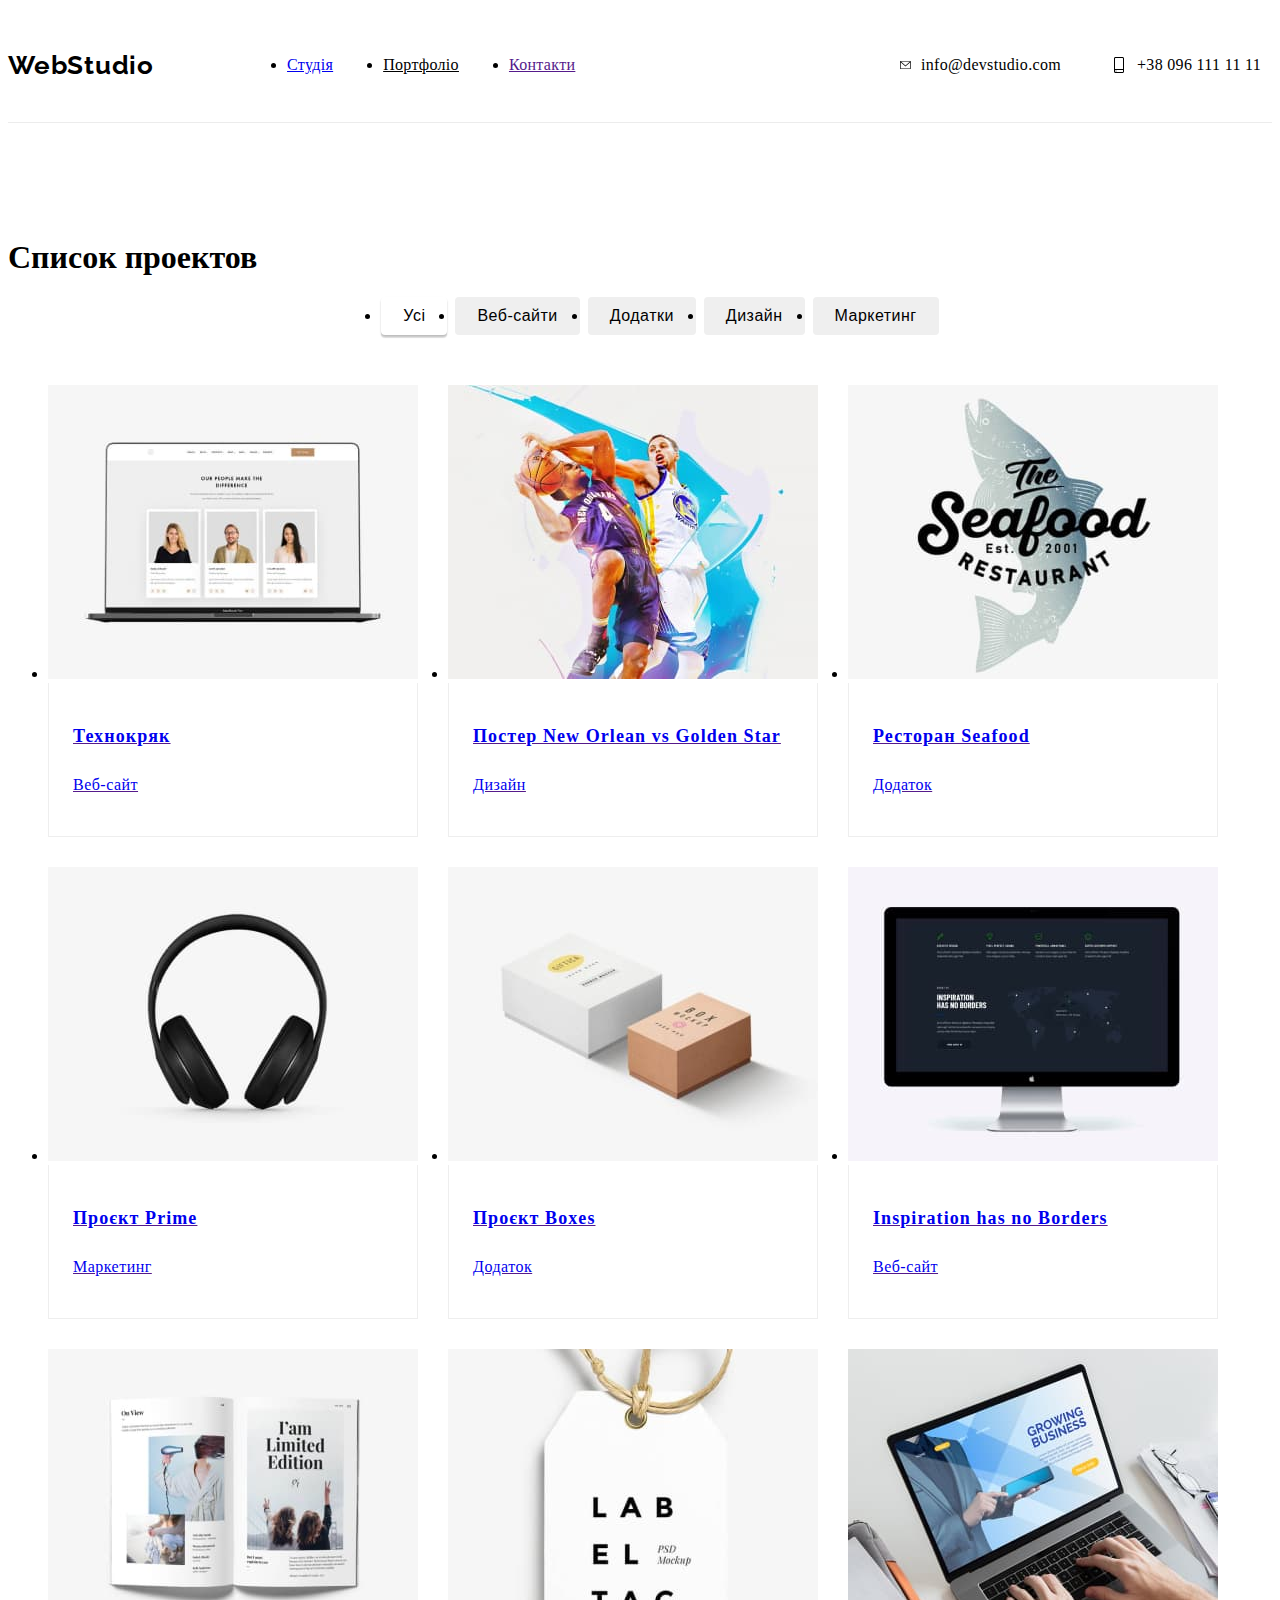
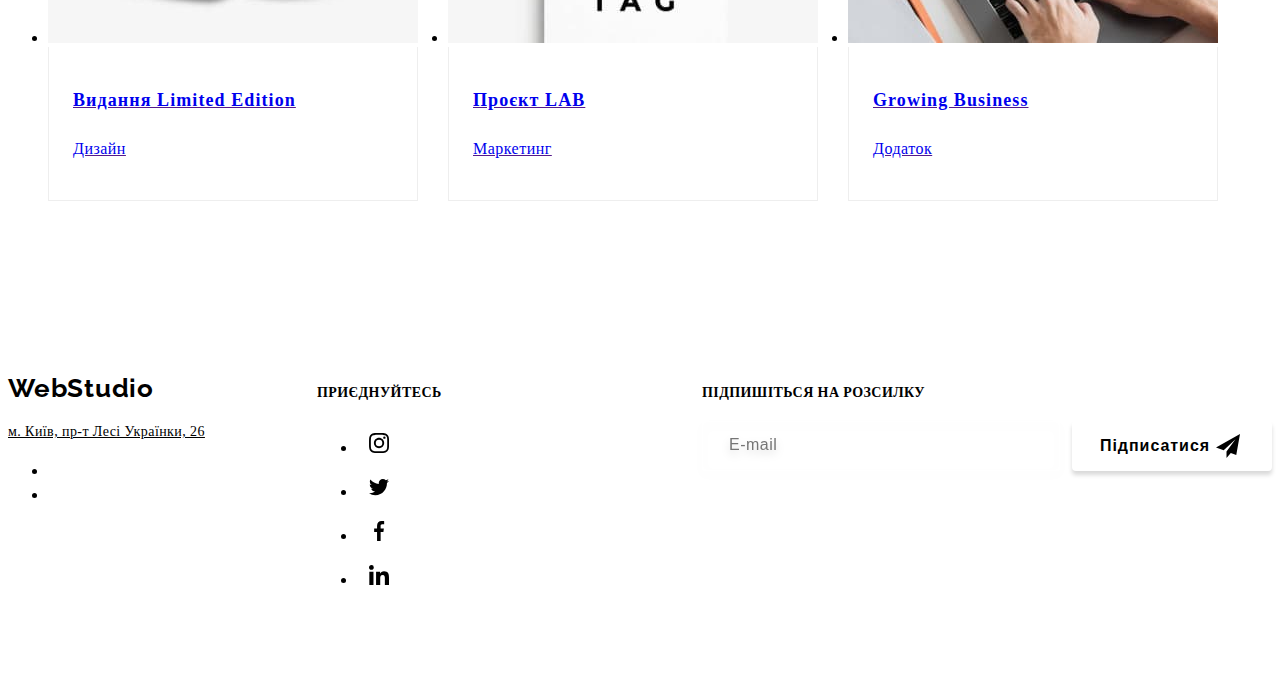
==== portfolio.html @ 9be9ab21 "Initial commit" ====
<!DOCTYPE html>
<html lang="uk">
  <head>
    <meta charset="UTF-8" />
    <meta http-equiv="X-UA-Compatible" content="IE=edge" />
    <meta name="viewport" content="width=device-width, initial-scale=1.0" />
    <title>Портфоліо (GMH-03-02)</title>
    <!-- Fonts -->
    <link rel="preconnect" href="https://fonts.googleapis.com" />
    <link rel="preconnect" href="https://fonts.gstatic.com" crossorigin />
    <link
      href="https://fonts.googleapis.com/css2?family=Raleway:wght@700&family=Roboto:wght@400;500;700;900&display=swap"
      rel="stylesheet"
    />
    <!-- Moder-normalize -->
    <link
      rel="stylesheet"
      href="https://cdnjs.cloudflare.com/ajax/libs/modern-normalize/1.1.0/modern-normalize.min.css"
      integrity="sha512-wpPYUAdjBVSE4KJnH1VR1HeZfpl1ub8YT/NKx4PuQ5NmX2tKuGu6U/JRp5y+Y8XG2tV+wKQpNHVUX03MfMFn9Q=="
      crossorigin="anonymous"
      referrerpolicy="no-referrer"
    />
    <!-- Styles -->
    <link rel="stylesheet" href="css/styles.css" />
  </head>
  <body class="page">
    <header>
      <div class="header contaner">
        <nav class="main-nav">
          <a class="logo" href=""> <span class="logo-txt">Web</span>Studio </a>
          <ul class="header-list">
            <li class="list-item"><a class="link" href="./index.html">Студія</a></li>
            <li class="list-item"><a class="link current" href="">Портфоліо</a></li>
            <li class="list-item"><a class="link" href="">Контакти</a></li>
          </ul>
        </nav>
        <div class="group">
          <a class="group__link" href="mailto:info@devstudio.com">
            <svg class="group__link-icon" width="32" height="32">
              <use href="./images/icons.svg#mail-hover"></use>
            </svg>
            info@devstudio.com</a
          >
          <a class="group__link" href="tel:+380961111111">
            <svg class="group__link-icon" width="16" height="32">
              <use href="./images/icons.svg#smartphone"></use>
            </svg>
            +38 096 111 11 11</a
          >
        </div>
      </div>
    </header>
    <!-- main -->
    <main>
      <div class="contaner">
        <section class="portfolio-page section">
          <h1 class="visually-hidden">Список проектов</h1>
          <div class="contaner">
            <ul class="list-btn-portfolio list">
              <li class="list-item">
                <button class="list-item-btn current-btn" type="button">Усі</button>
              </li>
              <li class="list-item">
                <button class="list-item-btn" type="button">Веб-сайти</button>
              </li>
              <li class="list-item">
                <button class="list-item-btn" type="button">Додатки</button>
              </li>
              <li class="list-item">
                <button class="list-item-btn" type="button">Дизайн</button>
              </li>
              <li class="list-item">
                <button class="list-item-btn" type="button">Маркетинг</button>
              </li>
            </ul>
          </div>
          <ul class="projects-list list">
            <li class="list-item">
              <a class="projects-link link" href="">
                <div class="projects-box">
                  <img src="./images/block3/tehnokriac370.jpg" alt="Веб-сайт" width="370" />
                  <div class="projects-link-box">
                    <p class="projects-par">
                      Ресурс пропонує комплексні пропозиції з різним рівнем функціоналу та сервісів.
                      Все це дозволить відвідувачу отримати вичерпні відомості про компанію чи
                      приватну особу.
                    </p>
                  </div>
                </div>
                <div class="list-box-projects">
                  <h2 class="title-two-portfolio">Технокряк</h2>
                  <p class="main-par-portfolio">Веб-сайт</p>
                </div>
              </a>
            </li>
            <li class="list-item">
              <a class="projects-link link" href="">
                <div class="projects-box">
                  <img src="./images/block3/poster370.jpg" alt="Постер" width="370" />
                  <div class="projects-link-box">
                    <p class="projects-par">
                      Ресурс пропонує комплексні пропозиції з різним рівнем функціоналу та сервісів.
                      Все це дозволить відвідувачу отримати вичерпні відомості про компанію чи
                      приватну особу.
                    </p>
                  </div>
                </div>
                <div class="list-box-projects">
                  <h2 class="title-two-portfolio">Постер New Orlean vs Golden Star</h2>
                  <p class="main-par-portfolio">Дизайн</p>
                </div>
              </a>
            </li>
            <li class="list-item">
              <a class="projects-link link" href="">
                <div class="projects-box">
                  <img src="./images/block3/restaurant_seefood.jpg" alt="Ресторан" width="370" />
                  <div class="projects-link-box">
                    <p class="projects-par">
                      Ресурс пропонує комплексні пропозиції з різним рівнем функціоналу та сервісів.
                      Все це дозволить відвідувачу отримати вичерпні відомості про компанію чи
                      приватну особу.
                    </p>
                  </div>
                </div>
                <div class="list-box-projects">
                  <h2 class="title-two-portfolio">Ресторан Seafood</h2>
                  <p class="main-par-portfolio">Додаток</p>
                </div>
              </a>
            </li>
            <li class="list-item">
              <a class="projects-link link" href="">
                <div class="projects-box">
                  <img src="./images/block3/progect_prime.jpg" alt="Проект" width="370" />
                  <div class="projects-link-box">
                    <p class="projects-par">
                      Ресурс пропонує комплексні пропозиції з різним рівнем функціоналу та сервісів.
                      Все це дозволить відвідувачу отримати вичерпні відомості про компанію чи
                      приватну особу.
                    </p>
                  </div>
                </div>
                <div class="list-box-projects">
                  <h2 class="title-two-portfolio">Проєкт Prime</h2>
                  <p class="main-par-portfolio">Маркетинг</p>
                </div>
              </a>
            </li>
            <li class="list-item">
              <a class="projects-link link" href="">
                <div class="projects-box">
                  <img src="./images/block3/progect_boxes.jpg" alt="Проект" width="370" />
                  <div class="projects-link-box">
                    <p class="projects-par">
                      Ресурс пропонує комплексні пропозиції з різним рівнем функціоналу та сервісів.
                      Все це дозволить відвідувачу отримати вичерпні відомості про компанію чи
                      приватну особу.
                    </p>
                  </div>
                </div>
                <div class="list-box-projects">
                  <h2 class="title-two-portfolio">Проєкт Boxes</h2>
                  <p class="main-par-portfolio">Додаток</p>
                </div>
              </a>
            </li>
            <li class="list-item">
              <a class="projects-link link" href="">
                <div class="projects-box">
                  <img src="./images/block3/Inspiration.jpg" alt="веб-сайт" width="370" />
                  <div class="projects-link-box">
                    <p class="projects-par">
                      Ресурс пропонує комплексні пропозиції з різним рівнем функціоналу та сервісів.
                      Все це дозволить відвідувачу отримати вичерпні відомості про компанію чи
                      приватну особу.
                    </p>
                  </div>
                </div>
                <div class="list-box-projects">
                  <h2 class="title-two-portfolio">Inspiration has no Borders</h2>
                  <p class="main-par-portfolio">Веб-сайт</p>
                </div>
              </a>
            </li>
            <li class="list-item">
              <a class="projects-link link" href="">
                <div class="projects-box">
                  <img src="./images/block3/3/edition.jpg" alt="дизайн" width="370" />
                  <div class="projects-link-box">
                    <p class="projects-par">
                      Ресурс пропонує комплексні пропозиції з різним рівнем функціоналу та сервісів.
                      Все це дозволить відвідувачу отримати вичерпні відомості про компанію чи
                      приватну особу.
                    </p>
                  </div>
                </div>
                <div class="list-box-projects">
                  <h2 class="title-two-portfolio">Видання Limited Edition</h2>
                  <p class="main-par-portfolio">Дизайн</p>
                </div>
              </a>
            </li>
            <li class="list-item">
              <a class="projects-link link" href="">
                <div class="projects-box">
                  <img src="./images/block3/3/project_LAB.jpg" alt="маркетинг" width="370" />
                  <div class="projects-link-box">
                    <p class="projects-par">
                      Ресурс пропонує комплексні пропозиції з різним рівнем функціоналу та сервісів.
                      Все це дозволить відвідувачу отримати вичерпні відомості про компанію чи
                      приватну особу.
                    </p>
                  </div>
                </div>
                <div class="list-box-projects">
                  <h2 class="title-two-portfolio">Проєкт LAB</h2>
                  <p class="main-par-portfolio">Маркетинг</p>
                </div>
              </a>
            </li>
            <li class="list-item">
              <a class="projects-link link" href="">
                <div class="projects-box">
                  <img src="./images/block3/3/addition.jpg" alt="додаток" width="370" />
                  <div class="projects-link-box">
                    <p class="projects-par">
                      Ресурс пропонує комплексні пропозиції з різним рівнем функціоналу та сервісів.
                      Все це дозволить відвідувачу отримати вичерпні відомості про компанію чи
                      приватну особу.
                    </p>
                  </div>
                </div>
                <div class="list-box-projects">
                  <h2 class="title-two-portfolio">Growing Business</h2>
                  <p class="main-par-portfolio">Додаток</p>
                </div>
              </a>
            </li>
          </ul>
        </section>
      </div>
    </main>
    <footer class="footer">
      <div class="footer__box contaner">
        <div class="footer__box-address">
          <a class="logo logo-footer" href=""> <span class="logo-txt">Web</span>Studio </a>
          <address class="address">
            <p class="par-footer"><a class="link" href="">м. Київ, пр-т Лесі Українки, 26</a></p>
            <ul class="footer-list list">
              <li class="footer-list-item">
                <a class="footer-link" href="mailto:info@devstudio.com">info@devstudio.com</a>
              </li>
              <li class="footer-list-item">
                <a class="footer-link" href="tel:+380961111111">+38 096 111 11 11</a>
              </li>
            </ul>
          </address>
        </div>

        <div class="footer-box">
          <p class="footer-par">приєднуйтесь</p>
          <ul class="footer-list__icons list">
            <li>
              <a
                class="footer-link__icons"
                href="https://www.instagram.com/"
                target="_blank"
                rel="noreferrer noopern"
              >
                <svg class="footer-icons" width="20" height="20">
                  <use href="./images/icons.svg#instagram"></use>
                </svg>
              </a>
            </li>
            <li>
              <a
                class="footer-link__icons"
                href="https://twitter.com/"
                target="_blank"
                rel="noreferrer noopern"
              >
                <svg class="footer-icons" width="20" height="20">
                  <use href="./images/icons.svg#twitter"></use>
                </svg>
              </a>
            </li>
            <li>
              <a
                class="footer-link__icons"
                href="https://www.facebook.com/"
                target="_blank"
                rel="noreferrer noopern"
              >
                <svg class="footer-icons" width="20" height="20">
                  <use href="./images/icons.svg#facebook"></use>
                </svg>
              </a>
            </li>
            <li>
              <a
                class="footer-link__icons"
                href="https://ua.linkedin.com/"
                target="_blank"
                rel="noreferrer noopern"
              >
                <svg class="footer-icons" width="20" height="20">
                  <use href="./images/icons.svg#linkedin"></use>
                </svg>
              </a>
            </li>
          </ul>
        </div>

        <div class="form-box">
          <p class="footer-par">Підпишіться на розсилку</p>
          <form class="footer-form">
            <div class="footer-form-box">
              <input class="footer-input" type="text" placeholder="E-mail" />
              <button class="footer-button" type="submit">Підписатися</button>
              <svg class="footer-form-icon" width="24" height="24">
                <use href="./images/icons.svg#telegram"></use>
              </svg>
            </div>
          </form>
        </div>
      </div>
    </footer>
  </body>
</html>
---- css/styles.css ----
html {
    box-sizing: border-box;
}

/* :root {
--main-font: "Roboto", sans-serif;
--main-txt-cl: #212121;
--par-txt-cl: #757575;
--light-txt-cl: #ffffff;
--accent-txt-cl: #2196F3;
--black-txt-logo: #000000;
--blue-txt-logo: #2196F3;
--active-txt: #2196F3;

--accent-bg-cl: #2196F3;
--other-bg-cl: #2F303A;
--btn-bg-cl: #F5F4FA;
--icons-bg-cl: #F5F5F5;

--other-color-wight: #FFFFFF;

--color-icon: #AFB1B8;
--hover-icon: #2196F3;

--timing-function: cubic-bezier(0.4, 0, 0.2, 1);
} */

*,
*::before,
*::after {
    box-sizing: inherit;
}

/* reset */

/* h1,
h2,
h3,
h4,
h5,
h6,
p {
    margin: 0;
}

img {
    display: block;
} */

/* .visually-hidden {
    position: absolute;
    width: 1px;
    height: 1px;
    margin: -1px;
    border: 0;
    padding: 0;
    white-space: nowrap;
    clip-path: inset(100%);
    clip: rect(0 0 0 0);
    overflow: hidden;
} */

/* .page {    
    font-family: var(--main-font);
    font-size: 14px;
    color: var(--main-txt-cl);

    letter-spacing: 0.03em;
} */

.section {
    padding-top: 94px;
    padding-bottom: 94px;
}

/* .link {
    text-decoration: none;
    color: var(--main-txt-cl); 
    position: relative;
    transition: color 250ms cubic-bezier(0.4, 0, 0.2, 1);
} */

.link:hover,
.link:focus {
    color: var(--accent-txt-cl);
    transition: color 250ms cubic-bezier(0.4, 0, 0.2, 1);
}

.link.current {
    color: var(--accent-bg-cl);
}

.current:after {
    content: '';
    display: block;
    position: absolute;
    left: 0;
    bottom: -1px;
    
    width: 100%;
    height: 4px;
    border-radius: 2px;
    background-color: var(--accent-bg-cl);

    opacity: 1;
}

/* .list,
.header-list{
    list-style: none;
    padding: 0;
    margin: 0;
} */

.header {
    display: flex;
    align-items: center;
    background-color: var(--other-color-wight);
    font-weight: 500;
    line-height: calc(16 / 14);
    border-bottom: 1px solid rgba(236, 236, 236, 1);

    letter-spacing: 0.02em;

    color: var(--main-txt-cl);
}

.main-nav {
    display: flex;
    align-items: center;
}

.logo {
    font-family: 'Raleway';
    text-decoration: none;
    font-size: 26px;
    font-weight: 700;
    line-height: calc(31 / 26);
    margin-right: 93px;

    letter-spacing: 0.03em;

    color: var(--black-txt-logo);
}

.logo-txt {
    color: var(--blue-txt-logo);
}

.header-list {
    display: flex;
    position: relative;
}

.header-list .list-item {
    margin-right: 50px;
    margin-left: auto;
}

.header-list .link {
    display: block;
    padding-top: 32px;
    padding-bottom: 32px;
}

.header-list .list-item:last-child {
    margin-right: 0;
}

.list-btn-portfolio {
    display: flex; 
    justify-content: center;
    gap: 8px;
    margin-bottom: 50px;
}

.list-item-btn {
    /* button */
    border: none;
    border-radius: 4px;
    
    /* button-text */
    font-style: normal;
    font-weight: 500;
    font-size: 16px;
    line-height: calc(26 / 16);
    text-align: center;
    padding: 6px 22px;

    letter-spacing: 0.03em;

    color: var(--main-txt-cl);

    transition: background-color 250ms cubic-bezier(0.4, 0, 0.2, 1), color 250ms cubic-bezier(0.4, 0, 0.2, 1);
    transition-timing-function: var(--timing-function);
}

.list-item-btn.current-btn {
    background: var(--accent-bg-cl);
    border: 1px solid var(--accent-bg-cl);
    box-shadow: 0px 3px 1px rgba(0, 0, 0, 0.1), 0px 1px 2px rgba(0, 0, 0, 0.08), 0px 2px 2px rgba(0, 0, 0, 0.12);
    border-radius: 4px;

    color: var(--other-color-wight);
}

.list-item-btn:hover,
.list-item-btn:focus {
    color: var(--light-txt-cl);
    background-color: var(--accent-bg-cl);
    box-shadow: 0px 3px 1px rgba(0, 0, 0, 0.1), 0px 1px 2px rgba(0, 0, 0, 0.08), 0px 2px 2px rgba(0, 0, 0, 0.12);
    transition: background-color 250ms cubic-bezier(0.4, 0, 0.2, 1), color 250ms cubic-bezier(0.4, 0, 0.2, 1);
}

.projects-list {
    display: flex;
    flex-wrap: wrap;
    gap: 30px;
}

.projects-link {
    display: flex;
    position: relative;
    flex-direction: column;

    transition-property: background-color;
    transition-duration: 250ms;
    transition-timing-function: var(--timing-function);
}

.projects-link:hover,
.projects-link:focus {
    box-shadow: 0px 1px 1px rgba(0, 0, 0, 0.12), 0px 4px 4px rgba(0, 0, 0, 0.06), 1px 4px 6px rgba(0, 0, 0, 0.16);
}

.projects-box {
    position: relative;
    overflow: hidden;
}

.projects-link-box {
    display: block;
    position: absolute;
    content: '';
    width: 100%;
    height: 100%;

    background-color: rgba(33, 150, 243, 0.9);
    
    transform: translateY(100%);
    transition: transform 250ms var(--timing-function), opacity 250ms var(--timing-function);
    opacity: 0;
}

.projects-link:hover .projects-link-box {
    opacity: 1;
    transform: translateY(-100%);
    pointer-events: none;
    transition: transform 250ms var(--timing-function);
}

.projects-par {
    display: block;
    position: absolute;
    margin: 63px 24px;
    font-style: normal;
    font-weight: 400;
    font-size: 18px;
    line-height: 28px;

    letter-spacing: 0.03em;

    color: var(--other-color-wight);
}
/* .contaner {
    margin-left: auto;
    margin-right: auto;
    width: 1200px;
    padding-left: 15px;
    padding-right: 15px;
} */

.group {
    display: flex;
    margin-left: auto;
}

.group > .group__link {
    display: flex;
    text-decoration: none;
    font-style: normal;
    font-weight: 500;
    line-height: calc(16 / 14);
    align-items: center;

    letter-spacing: 0.02em;

    color: var(--par-txt-cl);
}

.group .group__link + .group__link {
    margin-left: 50px;
}

.group__link {
    display: flex;
    width: 161px;
    height: 16px;
    text-decoration: none;
    color: var(--main-txt-cl);
    position: relative;
    transition: color 250ms cubic-bezier(0.4, 0, 0.2, 1);
}

.group__link:hover,
.group__link:focus {
    color: var(--accent-txt-cl);
    transition: color 250ms cubic-bezier(0.4, 0, 0.2, 1);
}

.group__link-icon {
    fill: currentColor;
    margin-right: 10px;
}

.hero {
    position: relative;
    max-width: 1600px;
    text-align: center;
    height: 600px;
    background-image: linear-gradient(
        to right, 
        rgba(47, 48, 58, 0.4), 
        rgba(47, 48, 58, 0.4) 
        ), url(../images/block4/Hero.jpg);
    background-repeat: no-repeat;
    background-position: center;
    background-size: cover;
    background-color: var(--other-bg-cl);
    padding-top: 200px;
    padding-bottom: 200px;
    margin-left: auto;
    margin-right: auto;
}

.hero__title {
    display: block;
    width: 696px;
    margin-left: auto;
    margin-right: auto;
    margin-bottom: 30px;
    padding: 0;

    font-style: normal;
    font-weight: 900;
    font-size: 44px;
    line-height: calc(60 / 44);
    

    text-align: center;
    letter-spacing: 0.06em;
    text-transform: uppercase;
        
    color: var(--other-color-wight);
}

.hero__btn {
    /* button */
    background:var(--accent-bg-cl);
    box-shadow: 0px 4px 4px rgba(0, 0, 0, 0.15);
    border-radius: 4px;
    border: 0;
    
    /* button-text */    
    font-style: normal;
    font-weight: 700;
    font-size: 16px;
    line-height: calc(30 / 16);
    padding: 10px 32px;

    letter-spacing: 0.06em;

    color: var(--other-color-wight);
}

.backdrop {
    position: fixed;
    left: 0;
    top: 0;
    z-index: 1;


    width: 100%;
    height: 100%;
    
    background: rgba(0, 0, 0, 0.2);

    transition: opacity 250ms cubic-bezier(0.4, 0, 0.2, 1);
}

.backdrop.is-hidden {
    opacity: 0;
    pointer-events: none;
}

.backdrop.is-hidden .modal {
    transform: translate(-50%, -50%) scale(1.3);
}

.modal {
    position: absolute;
    left: 50%;
    top: 50%;

    width: 528px;
    height: 581px;

    background: var(--other-color-wight);
    box-shadow: 0px 1px 3px rgba(0, 0, 0, 0.12), 0px 1px 1px rgba(0, 0, 0, 0.14), 0px 2px 1px rgba(0, 0, 0, 0.2);
    border-radius: 4px;
    
    transform: translate(-50%, -50%) scale(1);
    transition: transform 250ms cubic-bezier(0.4, 0, 0.2, 1);
}

.modal__btn {
    position: absolute;
    right: 8px;
    top: 8px;

    width: 30px;
    height: 30px;

    border-radius: 50%;
    border: 1px solid rgba(0, 0, 0, 0.1);
    cursor: pointer;

    background-color: transparent;
    transition: fill 250ms cubic-bezier(0.4, 0, 0.2, 1);
}

.modal__svg {
    position: absolute;
    left: 50%;
    top: 50%;
    transform: translate(-50%, -50%);
}


.modal__path {
    transition: fill 250ms cubic-bezier(0.4, 0, 0.2, 1);
}

.modal__btn:hover .modal__path{
    fill: var(--accent-bg-cl);
    transition: fill 250ms cubic-bezier(0.4, 0, 0.2, 1);
}

.modal-form {
    width: 528px;
    height: 581px;
    padding: 40px 40px;
}

.modal-form__title {
    font-style: normal;
    font-weight: 700;
    font-size: 20px;
    line-height: 23px;
    text-align: center;
    letter-spacing: 0.03em;

    color: var(--main-txt-cl);

    margin-bottom: 12px;
}

.modal-form__input {
    width: 448px;
    height: 40px;
    padding-left: 42px;

    border: 1px solid rgba(33, 33, 33, 0.2);
    border-radius: 4px;
    transition: outline-color 250ms cubic-bezier(0.4, 0, 0.2, 1);
}

.modal-form__field {
    display: flex;
    position: relative;
    flex-direction: column;
    text-align: left;
    margin-bottom: 10px;

    outline-color: transparent;
}

.modal-form__icon {
    position: absolute;
    top: 50%;
    left: 12px;

    transition: fill 250ms cubic-bezier(0.4, 0, 0.2, 1);
}

.modal-form__field:focus-within  .modal-form___input{
    outline-color: #2196F3;
    transition: outline-color 250ms cubic-bezier(0.4, 0, 0.2, 1);
}

.modal-form__field:focus-within .modal-form__icon {
   fill: #2196F3;
    transition: fill 250ms cubic-bezier(0.4, 0, 0.2, 1);
}

.modal-form__field:focus-within .modal-form__comment {
    outline-color: #2196F3;
    transition: outline-color 250ms cubic-bezier(0.4, 0, 0.2, 1);
}

textarea {
    width: 448px;
    height: 120px;

    padding: 12px 16px;

    resize: none;
    border: 1px solid rgba(33, 33, 33, 0.2);
    border-radius: 4px;
    margin-bottom: 20px;
    outline-color: transparent;
}

.modal-form__field textarea::placeholder {
    font-style: normal;
    font-weight: 400;
    font-size: 12px;
    line-height: 14px;
    letter-spacing: 0.01em;

    color: rgba(117, 117, 117, 0.5);
}

.modal-form__checkbox {
    display: flex;
    margin-bottom: 30px;
    justify-content: center;
}

.modal-form__lable {
    margin-bottom: 4px;
    font-style: normal;
    font-weight: 400;
    font-size: 12px;
    line-height: 14px;
    
        letter-spacing: 0.01em;

    color: var(--par-txt-cl);
}

.modal-form__checkbox-lable {
   display: flex;

   color: var(--par-txt-cl);
}

.checkbox {
    -webkit-appearance: none;
    -moz-appearance: none;
    appearance: none;
}

.modal-form__checkbox-icon {
    content: '';
    display: inline-block;
    width: 16px;
    height: 15px;
    margin-right: 10px;

    border: 2px solid  black;
    border-radius: 2px;
}

.checkbox:checked + .modal-form__checkbox-icon {
    background-image: url(../images/Vector.svg);
    background-origin: border-box;
    border: 0;
    border-radius: 2px;
}

.modal-form__btn {
    display: flex;
        justify-content: center;
        align-items: center;
        width: 200px;
        height: 50px;
        margin-left: auto;
        margin-right: auto;
    
        font-style: normal;
        font-weight: 700;
        font-size: 16px;
        letter-spacing: 0.06em;
        color: var(--btn-bg-cl);
    
        border: 0;
        background: var(--accent-bg-cl);
        box-shadow: 0px 4px 4px rgba(0, 0, 0, 0.15);
        border-radius: 4px;
}

.modal-form__lable-link {
    margin-left: 4px;

    color: var(--accent-txt-cl);
}

.form__btn {
    display: flex;
    justify-content: center;
    align-items: center;
    width: 200px;
    height: 50px;
    margin-left: auto;
    margin-right: auto;

    font-style: normal;
    font-weight: 700;
    font-size: 16px;
    letter-spacing: 0.06em;
    color: var(--btn-bg-cl);

    border: 0;    
    background: var(--accent-bg-cl);
    box-shadow: 0px 4px 4px rgba(0, 0, 0, 0.15);
    border-radius: 4px;
}

.first-list {
    display: flex;
    gap: 30px;
}

.first-list-item:before {
    display: block;
    content: "";
    height: 120px;
    background-repeat: no-repeat;
    background-position: center;
    background-color: var(--btn-bg-cl);
    border-radius: 4px;
    margin-bottom: 30px;
}

.icon-antenna::before {
    background-image: url(../images/first-icons/antenna\ 1.svg);
}

.icon-clock::before {
    background-image: url(../images/first-icons/clock\ 1.svg);
}

.icon-diagram::before {
    background-image: url(../images/first-icons/diagram\ 1.svg);
}

.icon-astronaut::before {
    background-image: url(../images/first-icons/astronaut\ 1.svg);
}

.title-three-in-benefits {
    
    font-weight: 700;
    font-size: 14px;
    line-height: 16px;
    margin-bottom: 10px;

    letter-spacing: 0.03em;

    color: var(--main-txt-cl);
}

.second-list {
    display: flex;
    gap: 30px;
}

.third-list {
    display: flex;
    gap: 30px;
}

.list-shadow {
    background-color: var(--other-color-wight);
    box-shadow: 0px 1px 3px rgba(0, 0, 0, 0.12), 0px 1px 1px rgba(0, 0, 0, 0.14), 0px 2px 1px rgba(0, 0, 0, 0.2);
    border-radius: 0px 0px 4px 4px;
}

.our-team {
    background: var(--btn-bg-cl);
}

.our-team__icons {
    display: flex;
    gap: 10px;
    justify-content: center;
}

.socile-link {
    display: flex;
    position: relative;
    align-items: center;
    justify-content: center;

    width: 44px;
    height: 44px;

    color: var(--color-icon);

    border-radius: 50%;
    transition: background-color 250ms cubic-bezier(0.4, 0, 0.2, 1), color 250ms cubic-bezier(0.4, 0, 0.2, 1);
    transition-timing-function: var(--timing-function);
}

.our-team-icon {
    fill: currentColor;
}

.socile-link:hover,
.socile-link:focus {
    color: var(--other-color-wight);
    background-color: var(--hover-icon);
    transition: background-color 250ms cubic-bezier(0.4, 0, 0.2, 1), color 250ms cubic-bezier(0.4, 0, 0.2, 1);
}

.our-projects {
    padding-top: 0;
}

.title-two-in {

    font-weight: 700;
    font-size: 36px;
    line-height: calc(42 / 36);
    margin-bottom: 50px;

    text-align: center;
    letter-spacing: 0.03em;

    color: var(--main-txt-cl);
}

.our-projects-item {
    display: flex;
    position: relative;
    flex-direction: column;
    justify-content: center;
    align-items: center;
}

.our-projects-par {
    display: block;
    position: absolute;
    text-transform: uppercase;
    text-align: center;
    padding-top: 27px;
    
    bottom: 0;
    text-decoration: none;
    width: 100%;
    height: 70px;
    
    color: var(--other-color-wight);
    background-color: rgba(47, 48, 58, 0.8);
}

.title-three-in-our {
    font-weight: 500;
    font-size: 16px;
    line-height: calc(19 / 16);
    margin-bottom: 10px;

    text-align: center;
    letter-spacing: 0.03em;

    color: var(--main-txt-cl);
}

.list-box-projects {
    padding-top: 20px;
    padding-right: 24px;
    padding-bottom: 20px;
    padding-left: 24px;

    border-right: 1px solid rgba(238, 238, 238, 1);
    border-bottom: 1px solid rgba(238, 238, 238, 1);
    border-left: 1px solid rgba(238, 238, 238, 1);
}

.title-two-portfolio {
    font-weight: 700;
    font-size: 18px;
    line-height: calc(36 / 18);
    margin-bottom: 4px;

    letter-spacing: 0.06em;

    color: var(--main-txt-cl);
}

.main-par-in-benefits {
    font-weight: 400;
    font-size: 14px;
    line-height: calc(24 / 14);

    letter-spacing: 0.03em;

    color: var(--par-txt-cl);
}

.third-list__box {
    padding-top: 30px;
    padding-bottom: 30px;
}

.main-par-in-our {
    font-size: 16px;
    line-height: calc(19 / 16);
    margin-bottom: 16px;

    text-align: center;
    letter-spacing: 0.03em;

    color: var(--par-txt-cl);
}

.main-par-portfolio {
    font-weight: 400;
    font-size: 16px;
    line-height: calc(30 / 16);
    
    letter-spacing: 0.03em;
 
    color: var(--par-txt-cl);
}

.customers-title {

    font-weight: 700;
    font-size: 36px;
    line-height: calc(42 / 36);
    margin-bottom: 50px;

    text-align: center;
    letter-spacing: 0.03em;

    color: var(--main-txt-cl);
}

.customers-list {
    display: flex;
    gap: 30px;
}

.customers-link {
    display: flex;
    justify-content: center;
    align-items: center;

    color: var(--color-icon);
    width: 170px;
    height: 92px;

    border: 1px solid rgba(175, 177, 184, 1);
    border-radius: 4px;
    transition: border 250ms cubic-bezier(0.4, 0, 0.2, 1), color 250ms cubic-bezier(0.4, 0, 0.2, 1);
}

.customers-logo {
    width: 106px;
    height: 60px;

    fill: currentColor;
    
}

.customers-link:hover,
.customers-link:focus {
    color: var(--accent-bg-cl);
    border: 1px solid var(--accent-bg-cl);
    transition: border 250ms cubic-bezier(0.4, 0, 0.2, 1), color 250ms cubic-bezier(0.4, 0, 0.2, 1);

}

.footer {
    padding-top: 60px;
    padding-bottom: 60px;
    background-color: var(--other-bg-cl);
    color: var(--other-color-wight);
}

.footer__box {
    display: flex;
    align-items: baseline;

}

.footer__box-address {
    margin-right: 70px;
}

.footer__logo {
    display: block;
    text-decoration: none;
    color: var(--other-color-wight);
    margin-bottom: 20px;
}

.par-footer .link {
    font-weight: 400;
    font-size: 14px;
    line-height: calc(24 / 14);
    
    letter-spacing: 0.03em;

    color: var(--other-color-wight);
}

.footer-link {
    text-decoration: none;
    font-weight: 400;
    font-size: 14px;
    line-height: calc(24 / 14);

    letter-spacing: 0.03em;

    color: rgba(255, 255, 255, 0.6);
}


.address {
    font-style: normal;
}

.address .par-footer {
    font-style: normal;
    margin-bottom: 9px;
}

.footer__list-icons {
    display: flex;
    gap: 10px;
    justify-content: center;
}

.footer-box {
    align-items: baseline;
}

.footer-link__icons {
    display: flex;
    align-items: center;
    justify-content: center;

    width: 44px;
    height: 44px;

    color: var(--other-color-wight);
    background-color: rgba(255, 255, 255, 0.1);

    border-radius: 50%;

    transition: background-color 250ms var(--timing-function), color 250ms var(--timing-function);
}

.footer-icons {
    fill: currentColor;
}

.footer-link__icons:hover,
.footer-link__icons:active {
    color: var(--other-color-wight);
    background-color: var(--hover-icon);
    transition: background-color 250ms var(--timing-function), color 250ms var(--timing-function);
}

.footer__list .footer__list-item {
    margin-bottom: 9px;
}

.footer__list .footer__list-item:last-child {
    margin-bottom: 0;
}

.form-box {
    display: flex;
    flex-direction: column;
    margin-left: auto;
}

.footer-par {
    display: block;

    font-style: normal;
    font-weight: 700;
    font-size: 14px;
    line-height: calc(16 / 14);
    letter-spacing: 0.03em;
    text-transform: uppercase;

    margin-bottom: 20px;

    color: var(--other-color-wight);
}

.footer__logo-txt {
    color: var(--blue-txt-logo);
}

.footer-form {
    width: 570px;
    height: 86px;
    color: var(--other-color-wight);
}

.footer-form-box {
    display: flex;
    position: relative;
    align-items: center;
}

.footer-input {
    width: 358px;
    height: 50px;
    padding-left: 10px;
    margin-right: 12px;
    
    color: var(--btn-bg-cl);

    background-color: var(--other-bg-cl);
    border: 1px solid rgba(255, 255, 255, 0.3);
    filter: drop-shadow(0px 4px 4px rgba(0, 0, 0, 0.15));
    border-radius: 4px;
}

.footer-input::placeholder {
    font-style: normal;
    font-weight: 400;
    font-size: 16px;
    line-height: 20px;
    padding-left: 16px;

    align-items: center;
    letter-spacing: 0.03em;
}

.footer-form-box:focus-within .footer-input {
    transition: outline-color 250ms cubic-bezier(0.4, 0, 0.2, 1);
}

.footer-button {
    position: absolute;
    right: 0;
    bottom: 0;
    width: 200px;
    height: 50px;

    background-color: var(--accent-bg-cl);
    box-shadow: 0px 4px 4px rgba(0, 0, 0, 0.15);
    border-radius: 4px;
    border: 0;

    font-weight: 700;
    font-size: 16px;
    line-height: calc(30 / 16);
    text-align: left;
    padding-left: 28px;
    letter-spacing: 0.06em;
    
    
    color: currentColor;
}

.footer-form-icon {
    display: inline-block;
    position: absolute;
    top: 13px;
    right: 32px;

    fill: currentColor;
}
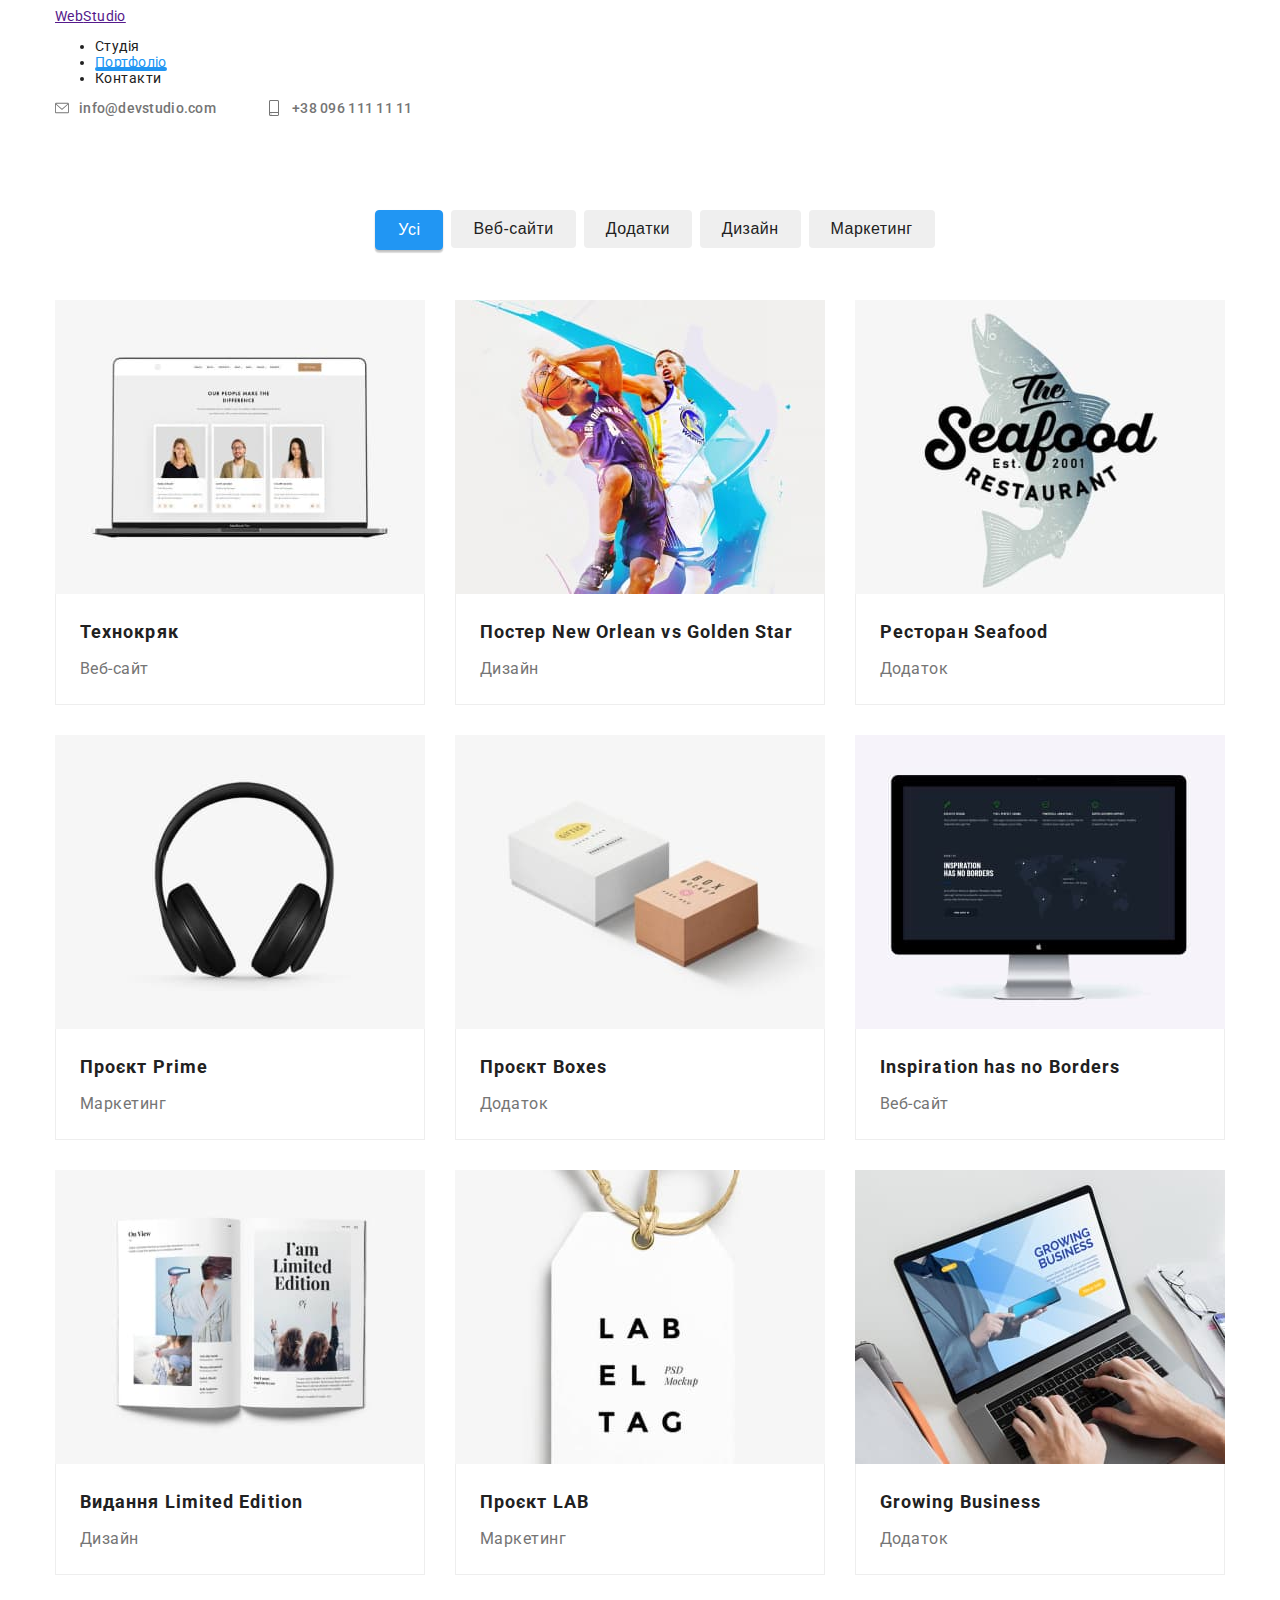
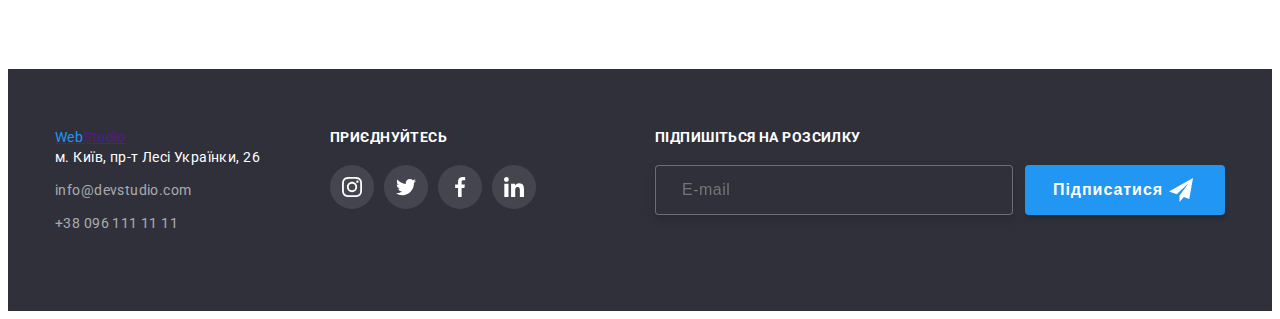
==== commit 882963df: "041022" ====
--- a/portfolio.html
+++ b/portfolio.html
@@ -21,13 +21,14 @@
       referrerpolicy="no-referrer"
     />
     <!-- Styles -->
+    <link rel="stylesheet" href="./css/main.min.css" />
     <link rel="stylesheet" href="css/styles.css" />
   </head>
   <body class="page">
     <header>
       <div class="header contaner">
         <nav class="main-nav">
-          <a class="logo" href=""> <span class="logo-txt">Web</span>Studio </a>
+          <a class="logo" href=""> <span class="logo__txt">Web</span>Studio </a>
           <ul class="header-list">
             <li class="list-item"><a class="link" href="./index.html">Студія</a></li>
             <li class="list-item"><a class="link current" href="">Портфоліо</a></li>
@@ -244,67 +245,69 @@
     <footer class="footer">
       <div class="footer__box contaner">
         <div class="footer__box-address">
-          <a class="logo logo-footer" href=""> <span class="logo-txt">Web</span>Studio </a>
-          <address class="address">
-            <p class="par-footer"><a class="link" href="">м. Київ, пр-т Лесі Українки, 26</a></p>
-            <ul class="footer-list list">
-              <li class="footer-list-item">
+          <a class="logo footer__logo" href=""> <span class="footer__logo-txt">Web</span>Studio </a>
+          <address class="footer__address">
+            <p class="footer__par-address">
+              <a class="link" href="">м. Київ, пр-т Лесі Українки, 26</a>
+            </p>
+            <ul class="footer__list list">
+              <li class="footer__list-item">
                 <a class="footer-link" href="mailto:info@devstudio.com">info@devstudio.com</a>
               </li>
-              <li class="footer-list-item">
+              <li class="footer__list-item">
                 <a class="footer-link" href="tel:+380961111111">+38 096 111 11 11</a>
               </li>
             </ul>
           </address>
         </div>
 
-        <div class="footer-box">
-          <p class="footer-par">приєднуйтесь</p>
-          <ul class="footer-list__icons list">
+        <div class="footer__box-social">
+          <p class="footer__par-social">приєднуйтесь</p>
+          <ul class="footer__list-icons list">
             <li>
               <a
-                class="footer-link__icons"
+                class="footer__link-icons"
                 href="https://www.instagram.com/"
                 target="_blank"
                 rel="noreferrer noopern"
               >
-                <svg class="footer-icons" width="20" height="20">
+                <svg class="footer__social-icons" width="20" height="20">
                   <use href="./images/icons.svg#instagram"></use>
                 </svg>
               </a>
             </li>
             <li>
               <a
-                class="footer-link__icons"
+                class="footer__link-icons"
                 href="https://twitter.com/"
                 target="_blank"
                 rel="noreferrer noopern"
               >
-                <svg class="footer-icons" width="20" height="20">
+                <svg class="footer__social-icons" width="20" height="20">
                   <use href="./images/icons.svg#twitter"></use>
                 </svg>
               </a>
             </li>
             <li>
               <a
-                class="footer-link__icons"
+                class="footer__link-icons"
                 href="https://www.facebook.com/"
                 target="_blank"
                 rel="noreferrer noopern"
               >
-                <svg class="footer-icons" width="20" height="20">
+                <svg class="footer__social-icons" width="20" height="20">
                   <use href="./images/icons.svg#facebook"></use>
                 </svg>
               </a>
             </li>
             <li>
               <a
-                class="footer-link__icons"
+                class="footer__link-icons"
                 href="https://ua.linkedin.com/"
                 target="_blank"
                 rel="noreferrer noopern"
               >
-                <svg class="footer-icons" width="20" height="20">
+                <svg class="footer__social-icons" width="20" height="20">
                   <use href="./images/icons.svg#linkedin"></use>
                 </svg>
               </a>
@@ -312,13 +315,13 @@
           </ul>
         </div>
 
-        <div class="form-box">
-          <p class="footer-par">Підпишіться на розсилку</p>
-          <form class="footer-form">
-            <div class="footer-form-box">
-              <input class="footer-input" type="text" placeholder="E-mail" />
-              <button class="footer-button" type="submit">Підписатися</button>
-              <svg class="footer-form-icon" width="24" height="24">
+        <div class="footer__form-box">
+          <p class="footer__form-par">Підпишіться на розсилку</p>
+          <form class="footer__form">
+            <div class="footer__form-block">
+              <input class="footer__form-input" type="text" placeholder="E-mail" />
+              <button class="footer__form-button" type="submit">Підписатися</button>
+              <svg class="footer__form-icon" width="24" height="24">
                 <use href="./images/icons.svg#telegram"></use>
               </svg>
             </div>
--- a/css/main.min.css
+++ b/css/main.min.css
@@ -0,0 +1 @@
+:root{--main-font: "Roboto", sans-serif;--main-txt-cl: #212121;--par-txt-cl: #757575;--light-txt-cl: #ffffff;--accent-txt-cl: #2196F3;--black-txt-logo: #000000;--blue-txt-logo: #2196F3;--active-txt: #2196F3;--accent-bg-cl: #2196F3;--other-bg-cl: #2F303A;--btn-bg-cl: #F5F4FA;--icons-bg-cl: #F5F5F5;--other-color-wight: #FFFFFF;--color-icon: #AFB1B8;--hover-icon: #2196F3;--timing-function: cubic-bezier(0.4, 0, 0.2, 1)}.visually-hidden{position:absolute;width:1px;height:1px;margin:-1px;border:0;padding:0;white-space:nowrap;-webkit-clip-path:inset(100%);clip-path:inset(100%);clip:rect(0 0 0 0);overflow:hidden}.contaner{margin-left:auto;margin-right:auto;width:1200px;padding-left:15px;padding-right:15px}.list-item-btn{border:none;border-radius:4px;font-style:normal;font-weight:500;font-size:16px;line-height:1.625;text-align:center;padding:6px 22px;letter-spacing:.03em;color:var(--main-txt-cl);-webkit-transition:background-color 250ms cubic-bezier(0.4, 0, 0.2, 1),color 250ms cubic-bezier(0.4, 0, 0.2, 1);transition:background-color 250ms cubic-bezier(0.4, 0, 0.2, 1),color 250ms cubic-bezier(0.4, 0, 0.2, 1);-webkit-transition-timing-function:var(--timing-function);transition-timing-function:var(--timing-function)}.list-item-btn.current-btn{background:var(--accent-bg-cl);border:1px solid var(--accent-bg-cl);-webkit-box-shadow:0px 3px 1px rgba(0,0,0,.1),0px 1px 2px rgba(0,0,0,.08),0px 2px 2px rgba(0,0,0,.12);box-shadow:0px 3px 1px rgba(0,0,0,.1),0px 1px 2px rgba(0,0,0,.08),0px 2px 2px rgba(0,0,0,.12);border-radius:4px;color:var(--other-color-wight)}.list-item-btn:hover,.list-item-btn:focus{color:var(--light-txt-cl);background-color:var(--accent-bg-cl);-webkit-box-shadow:0px 3px 1px rgba(0,0,0,.1),0px 1px 2px rgba(0,0,0,.08),0px 2px 2px rgba(0,0,0,.12);box-shadow:0px 3px 1px rgba(0,0,0,.1),0px 1px 2px rgba(0,0,0,.08),0px 2px 2px rgba(0,0,0,.12);-webkit-transition:background-color 250ms cubic-bezier(0.4, 0, 0.2, 1),color 250ms cubic-bezier(0.4, 0, 0.2, 1);transition:background-color 250ms cubic-bezier(0.4, 0, 0.2, 1),color 250ms cubic-bezier(0.4, 0, 0.2, 1)}.hero__btn{background:var(--accent-bg-cl);-webkit-box-shadow:0px 4px 4px rgba(0,0,0,.15);box-shadow:0px 4px 4px rgba(0,0,0,.15);border-radius:4px;border:0;font-style:normal;font-weight:700;font-size:16px;line-height:1.875;padding:10px 32px;letter-spacing:.06em;color:var(--other-color-wight)}.modal__btn{position:absolute;right:8px;top:8px;width:30px;height:30px;border-radius:50%;border:1px solid rgba(0,0,0,.1);cursor:pointer;background-color:rgba(0,0,0,0);-webkit-transition:fill 250ms cubic-bezier(0.4, 0, 0.2, 1);transition:fill 250ms cubic-bezier(0.4, 0, 0.2, 1)}.modal__btn:hover .modal__path{fill:var(--accent-bg-cl);-webkit-transition:fill 250ms cubic-bezier(0.4, 0, 0.2, 1);transition:fill 250ms cubic-bezier(0.4, 0, 0.2, 1)}.modal-form__btn{display:-webkit-box;display:-ms-flexbox;display:flex;-webkit-box-pack:center;-ms-flex-pack:center;justify-content:center;-webkit-box-align:center;-ms-flex-align:center;align-items:center;width:200px;height:50px;margin-left:auto;margin-right:auto;font-style:normal;font-weight:700;font-size:16px;letter-spacing:.06em;color:var(--btn-bg-cl);border:0;background:var(--accent-bg-cl);-webkit-box-shadow:0px 4px 4px rgba(0,0,0,.15);box-shadow:0px 4px 4px rgba(0,0,0,.15);border-radius:4px}.form__btn{display:-webkit-box;display:-ms-flexbox;display:flex;-webkit-box-pack:center;-ms-flex-pack:center;justify-content:center;-webkit-box-align:center;-ms-flex-align:center;align-items:center;width:200px;height:50px;margin-left:auto;margin-right:auto;font-style:normal;font-weight:700;font-size:16px;letter-spacing:.06em;color:var(--btn-bg-cl);border:0;background:var(--accent-bg-cl);-webkit-box-shadow:0px 4px 4px rgba(0,0,0,.15);box-shadow:0px 4px 4px rgba(0,0,0,.15);border-radius:4px}.modal{position:absolute;left:50%;top:50%;width:528px;height:581px;background:var(--other-color-wight);-webkit-box-shadow:0px 1px 3px rgba(0,0,0,.12),0px 1px 1px rgba(0,0,0,.14),0px 2px 1px rgba(0,0,0,.2);box-shadow:0px 1px 3px rgba(0,0,0,.12),0px 1px 1px rgba(0,0,0,.14),0px 2px 1px rgba(0,0,0,.2);border-radius:4px;-webkit-transform:translate(-50%, -50%) scale(1);transform:translate(-50%, -50%) scale(1);-webkit-transition:-webkit-transform 250ms cubic-bezier(0.4, 0, 0.2, 1);transition:-webkit-transform 250ms cubic-bezier(0.4, 0, 0.2, 1);transition:transform 250ms cubic-bezier(0.4, 0, 0.2, 1);transition:transform 250ms cubic-bezier(0.4, 0, 0.2, 1), -webkit-transform 250ms cubic-bezier(0.4, 0, 0.2, 1)}.modal__svg{position:absolute;left:50%;top:50%;-webkit-transform:translate(-50%, -50%);transform:translate(-50%, -50%)}.modal__path{-webkit-transition:fill 250ms cubic-bezier(0.4, 0, 0.2, 1);transition:fill 250ms cubic-bezier(0.4, 0, 0.2, 1)}.modal-form{width:528px;height:581px;padding:40px 40px}.modal-form__title{font-style:normal;font-weight:700;font-size:20px;line-height:23px;text-align:center;letter-spacing:.03em;color:var(--main-txt-cl);margin-bottom:12px}.modal-form__input{width:448px;height:40px;padding-left:42px;border:1px solid rgba(33,33,33,.2);border-radius:4px;-webkit-transition:outline-color 250ms cubic-bezier(0.4, 0, 0.2, 1);transition:outline-color 250ms cubic-bezier(0.4, 0, 0.2, 1)}.modal-form__field{display:-webkit-box;display:-ms-flexbox;display:flex;position:relative;-webkit-box-orient:vertical;-webkit-box-direction:normal;-ms-flex-direction:column;flex-direction:column;text-align:left;margin-bottom:10px;outline-color:rgba(0,0,0,0)}.modal-form__icon{position:absolute;top:50%;left:12px;-webkit-transition:fill 250ms cubic-bezier(0.4, 0, 0.2, 1);transition:fill 250ms cubic-bezier(0.4, 0, 0.2, 1)}.modal-form__field:focus-within .modal-form___input{outline-color:#2196f3;-webkit-transition:outline-color 250ms cubic-bezier(0.4, 0, 0.2, 1);transition:outline-color 250ms cubic-bezier(0.4, 0, 0.2, 1)}.modal-form__field:focus-within .modal-form__icon{fill:#2196f3;-webkit-transition:fill 250ms cubic-bezier(0.4, 0, 0.2, 1);transition:fill 250ms cubic-bezier(0.4, 0, 0.2, 1)}.modal-form__field:focus-within .modal-form__comment{outline-color:#2196f3;-webkit-transition:outline-color 250ms cubic-bezier(0.4, 0, 0.2, 1);transition:outline-color 250ms cubic-bezier(0.4, 0, 0.2, 1)}.modal-form__field textarea::-webkit-input-placeholder{font-style:normal;font-weight:400;font-size:12px;line-height:14px;letter-spacing:.01em;color:rgba(117,117,117,.5)}.modal-form__field textarea::-moz-placeholder{font-style:normal;font-weight:400;font-size:12px;line-height:14px;letter-spacing:.01em;color:rgba(117,117,117,.5)}.modal-form__field textarea:-ms-input-placeholder{font-style:normal;font-weight:400;font-size:12px;line-height:14px;letter-spacing:.01em;color:rgba(117,117,117,.5)}.modal-form__field textarea::-ms-input-placeholder{font-style:normal;font-weight:400;font-size:12px;line-height:14px;letter-spacing:.01em;color:rgba(117,117,117,.5)}.modal-form__field textarea::placeholder{font-style:normal;font-weight:400;font-size:12px;line-height:14px;letter-spacing:.01em;color:rgba(117,117,117,.5)}.modal-form__checkbox{display:-webkit-box;display:-ms-flexbox;display:flex;margin-bottom:30px;-webkit-box-pack:center;-ms-flex-pack:center;justify-content:center}.modal-form__lable{margin-bottom:4px;font-style:normal;font-weight:400;font-size:12px;line-height:14px;letter-spacing:.01em;color:var(--par-txt-cl)}.modal-form__checkbox-lable{display:-webkit-box;display:-ms-flexbox;display:flex;color:var(--par-txt-cl)}.modal-form__checkbox-icon{content:"";display:inline-block;width:16px;height:15px;margin-right:10px;border:2px solid #000;border-radius:2px}.checkbox:checked+.modal-form__checkbox-icon{background-image:url(../images/Vector.svg);background-origin:border-box;border:0;border-radius:2px}.modal-form__lable-link{margin-left:4px;color:var(--accent-txt-cl)}.current:after{content:"";display:block;position:absolute;left:0;bottom:-1px;width:100%;height:4px;border-radius:2px;background-color:var(--accent-bg-cl);opacity:1}h1,h2,h3,h4,h5,h6,p{margin:0}*,*::before,*::after{-webkit-box-sizing:inherit;box-sizing:inherit}img{display:block}.link{text-decoration:none;color:var(--main-txt-cl);position:relative;-webkit-transition:color 250ms cubic-bezier(0.4, 0, 0.2, 1);transition:color 250ms cubic-bezier(0.4, 0, 0.2, 1)}.list,.header__list{list-style:none;padding:0;margin:0}html{-webkit-box-sizing:border-box;box-sizing:border-box}.page{font-family:var(--main-font);font-size:14px;color:var(--main-txt-cl);letter-spacing:.03em}.section{padding-top:94px;padding-bottom:94px}.link:hover,.link:focus{color:var(--accent-txt-cl);-webkit-transition:color 250ms cubic-bezier(0.4, 0, 0.2, 1);transition:color 250ms cubic-bezier(0.4, 0, 0.2, 1)}.link.current{color:var(--accent-bg-cl)}/*# sourceMappingURL=main.min.css.map */--- a/css/styles.css
+++ b/css/styles.css
@@ -1,6 +1,6 @@
-html {
+/* html {
     box-sizing: border-box;
-}
+} */
 
 /* :root {
 --main-font: "Roboto", sans-serif;
@@ -25,11 +25,11 @@
 --timing-function: cubic-bezier(0.4, 0, 0.2, 1);
 } */
 
-*,
+/* *,
 *::before,
 *::after {
     box-sizing: inherit;
-}
+} */
 
 /* reset */
 
@@ -68,10 +68,10 @@
     letter-spacing: 0.03em;
 } */
 
-.section {
+/* .section {
     padding-top: 94px;
     padding-bottom: 94px;
-}
+} */
 
 /* .link {
     text-decoration: none;
@@ -80,7 +80,7 @@
     transition: color 250ms cubic-bezier(0.4, 0, 0.2, 1);
 } */
 
-.link:hover,
+/* .link:hover,
 .link:focus {
     color: var(--accent-txt-cl);
     transition: color 250ms cubic-bezier(0.4, 0, 0.2, 1);
@@ -88,9 +88,9 @@
 
 .link.current {
     color: var(--accent-bg-cl);
-}
-
-.current:after {
+} */
+
+/* .current:after {
     content: '';
     display: block;
     position: absolute;
@@ -103,16 +103,16 @@
     background-color: var(--accent-bg-cl);
 
     opacity: 1;
-}
+} */
 
 /* .list,
-.header-list{
+.header__list{
     list-style: none;
     padding: 0;
     margin: 0;
 } */
 
-.header {
+/* .header {
     display: flex;
     align-items: center;
     background-color: var(--other-color-wight);
@@ -123,14 +123,14 @@
     letter-spacing: 0.02em;
 
     color: var(--main-txt-cl);
-}
-
-.main-nav {
+} */
+
+.header__nav {
     display: flex;
     align-items: center;
 }
 
-.logo {
+/* .logo {
     font-family: 'Raleway';
     text-decoration: none;
     font-size: 26px;
@@ -143,29 +143,29 @@
     color: var(--black-txt-logo);
 }
 
-.logo-txt {
+.logo__txt {
     color: var(--blue-txt-logo);
-}
-
-.header-list {
+} */
+
+/* .header__list {
     display: flex;
     position: relative;
 }
 
-.header-list .list-item {
+.header__list .list-item {
     margin-right: 50px;
     margin-left: auto;
 }
 
-.header-list .link {
+.header__list .link {
     display: block;
     padding-top: 32px;
     padding-bottom: 32px;
 }
 
-.header-list .list-item:last-child {
+.header__list .list-item:last-child {
     margin-right: 0;
-}
+} */
 
 .list-btn-portfolio {
     display: flex; 
@@ -174,12 +174,10 @@
     margin-bottom: 50px;
 }
 
-.list-item-btn {
-    /* button */
+/* .list-item-btn {
     border: none;
     border-radius: 4px;
     
-    /* button-text */
     font-style: normal;
     font-weight: 500;
     font-size: 16px;
@@ -193,9 +191,9 @@
 
     transition: background-color 250ms cubic-bezier(0.4, 0, 0.2, 1), color 250ms cubic-bezier(0.4, 0, 0.2, 1);
     transition-timing-function: var(--timing-function);
-}
-
-.list-item-btn.current-btn {
+} */
+
+/* .list-item-btn.current-btn {
     background: var(--accent-bg-cl);
     border: 1px solid var(--accent-bg-cl);
     box-shadow: 0px 3px 1px rgba(0, 0, 0, 0.1), 0px 1px 2px rgba(0, 0, 0, 0.08), 0px 2px 2px rgba(0, 0, 0, 0.12);
@@ -210,7 +208,7 @@
     background-color: var(--accent-bg-cl);
     box-shadow: 0px 3px 1px rgba(0, 0, 0, 0.1), 0px 1px 2px rgba(0, 0, 0, 0.08), 0px 2px 2px rgba(0, 0, 0, 0.12);
     transition: background-color 250ms cubic-bezier(0.4, 0, 0.2, 1), color 250ms cubic-bezier(0.4, 0, 0.2, 1);
-}
+} */
 
 .projects-list {
     display: flex;
@@ -364,14 +362,12 @@
     color: var(--other-color-wight);
 }
 
-.hero__btn {
-    /* button */
+/* .hero__btn {
     background:var(--accent-bg-cl);
     box-shadow: 0px 4px 4px rgba(0, 0, 0, 0.15);
     border-radius: 4px;
     border: 0;
-    
-    /* button-text */    
+      
     font-style: normal;
     font-weight: 700;
     font-size: 16px;
@@ -381,7 +377,7 @@
     letter-spacing: 0.06em;
 
     color: var(--other-color-wight);
-}
+} */
 
 .backdrop {
     position: fixed;
@@ -407,7 +403,7 @@
     transform: translate(-50%, -50%) scale(1.3);
 }
 
-.modal {
+/* .modal {
     position: absolute;
     left: 50%;
     top: 50%;
@@ -421,9 +417,9 @@
     
     transform: translate(-50%, -50%) scale(1);
     transition: transform 250ms cubic-bezier(0.4, 0, 0.2, 1);
-}
-
-.modal__btn {
+} */
+
+/* .modal__btn {
     position: absolute;
     right: 8px;
     top: 8px;
@@ -437,32 +433,32 @@
 
     background-color: transparent;
     transition: fill 250ms cubic-bezier(0.4, 0, 0.2, 1);
-}
-
-.modal__svg {
+} */
+
+/* .modal__svg {
     position: absolute;
     left: 50%;
     top: 50%;
     transform: translate(-50%, -50%);
-}
-
-
-.modal__path {
+} */
+
+
+/* .modal__path {
     transition: fill 250ms cubic-bezier(0.4, 0, 0.2, 1);
-}
-
-.modal__btn:hover .modal__path{
+} */
+
+/* .modal__btn:hover .modal__path{
     fill: var(--accent-bg-cl);
     transition: fill 250ms cubic-bezier(0.4, 0, 0.2, 1);
-}
-
-.modal-form {
+} */
+
+/* .modal-form {
     width: 528px;
     height: 581px;
     padding: 40px 40px;
-}
-
-.modal-form__title {
+} */
+
+/* .modal-form__title {
     font-style: normal;
     font-weight: 700;
     font-size: 20px;
@@ -516,7 +512,7 @@
 .modal-form__field:focus-within .modal-form__comment {
     outline-color: #2196F3;
     transition: outline-color 250ms cubic-bezier(0.4, 0, 0.2, 1);
-}
+} */
 
 textarea {
     width: 448px;
@@ -531,7 +527,7 @@
     outline-color: transparent;
 }
 
-.modal-form__field textarea::placeholder {
+/* .modal-form__field textarea::placeholder {
     font-style: normal;
     font-weight: 400;
     font-size: 12px;
@@ -563,7 +559,7 @@
    display: flex;
 
    color: var(--par-txt-cl);
-}
+} */
 
 .checkbox {
     -webkit-appearance: none;
@@ -571,7 +567,7 @@
     appearance: none;
 }
 
-.modal-form__checkbox-icon {
+/* .modal-form__checkbox-icon {
     content: '';
     display: inline-block;
     width: 16px;
@@ -587,9 +583,9 @@
     background-origin: border-box;
     border: 0;
     border-radius: 2px;
-}
-
-.modal-form__btn {
+} */
+
+/* .modal-form__btn {
     display: flex;
         justify-content: center;
         align-items: center;
@@ -608,15 +604,15 @@
         background: var(--accent-bg-cl);
         box-shadow: 0px 4px 4px rgba(0, 0, 0, 0.15);
         border-radius: 4px;
-}
-
-.modal-form__lable-link {
+} */
+
+/* .modal-form__lable-link {
     margin-left: 4px;
 
     color: var(--accent-txt-cl);
-}
-
-.form__btn {
+} */
+
+/* .form__btn {
     display: flex;
     justify-content: center;
     align-items: center;
@@ -635,7 +631,7 @@
     background: var(--accent-bg-cl);
     box-shadow: 0px 4px 4px rgba(0, 0, 0, 0.15);
     border-radius: 4px;
-}
+} */
 
 .first-list {
     display: flex;
@@ -877,13 +873,13 @@
     transition: border 250ms cubic-bezier(0.4, 0, 0.2, 1), color 250ms cubic-bezier(0.4, 0, 0.2, 1);
 }
 
-.customers-logo {
+/* .customers-logo {
     width: 106px;
     height: 60px;
 
     fill: currentColor;
     
-}
+} */
 
 .customers-link:hover,
 .customers-link:focus {
@@ -910,14 +906,14 @@
     margin-right: 70px;
 }
 
-.footer__logo {
+/* .footer__logo {
     display: block;
     text-decoration: none;
     color: var(--other-color-wight);
     margin-bottom: 20px;
-}
-
-.par-footer .link {
+} */
+
+.footer__par-address .link {
     font-weight: 400;
     font-size: 14px;
     line-height: calc(24 / 14);
@@ -939,11 +935,11 @@
 }
 
 
-.address {
-    font-style: normal;
-}
-
-.address .par-footer {
+.footer__address {
+    font-style: normal;
+}
+
+.footer__address .footer__par-address {
     font-style: normal;
     margin-bottom: 9px;
 }
@@ -954,52 +950,11 @@
     justify-content: center;
 }
 
-.footer-box {
+.footer__box-social {
     align-items: baseline;
 }
 
-.footer-link__icons {
-    display: flex;
-    align-items: center;
-    justify-content: center;
-
-    width: 44px;
-    height: 44px;
-
-    color: var(--other-color-wight);
-    background-color: rgba(255, 255, 255, 0.1);
-
-    border-radius: 50%;
-
-    transition: background-color 250ms var(--timing-function), color 250ms var(--timing-function);
-}
-
-.footer-icons {
-    fill: currentColor;
-}
-
-.footer-link__icons:hover,
-.footer-link__icons:active {
-    color: var(--other-color-wight);
-    background-color: var(--hover-icon);
-    transition: background-color 250ms var(--timing-function), color 250ms var(--timing-function);
-}
-
-.footer__list .footer__list-item {
-    margin-bottom: 9px;
-}
-
-.footer__list .footer__list-item:last-child {
-    margin-bottom: 0;
-}
-
-.form-box {
-    display: flex;
-    flex-direction: column;
-    margin-left: auto;
-}
-
-.footer-par {
+.footer__par-social {
     display: block;
 
     font-style: normal;
@@ -1014,23 +969,79 @@
     color: var(--other-color-wight);
 }
 
+.footer__link-icons {
+    display: flex;
+    align-items: center;
+    justify-content: center;
+
+    width: 44px;
+    height: 44px;
+
+    color: var(--other-color-wight);
+    background-color: rgba(255, 255, 255, 0.1);
+
+    border-radius: 50%;
+
+    transition: background-color 250ms var(--timing-function), color 250ms var(--timing-function);
+}
+
+.footer__social-icons {
+    fill: currentColor;
+}
+
+.footer__link-icons:hover,
+.footer__link-icons:active {
+    color: var(--other-color-wight);
+    background-color: var(--hover-icon);
+    transition: background-color 250ms var(--timing-function), color 250ms var(--timing-function);
+}
+
+.footer__list .footer__list-item {
+    margin-bottom: 9px;
+}
+
+.footer__list .footer__list-item:last-child {
+    margin-bottom: 0;
+}
+
+.footer__form-box {
+    display: flex;
+    flex-direction: column;
+    margin-left: auto;
+}
+
+.footer__form-par {
+    display: block;
+
+    font-style: normal;
+    font-weight: 700;
+    font-size: 14px;
+    line-height: calc(16 / 14);
+    letter-spacing: 0.03em;
+    text-transform: uppercase;
+
+    margin-bottom: 20px;
+
+    color: var(--other-color-wight);
+}
+
 .footer__logo-txt {
     color: var(--blue-txt-logo);
 }
 
-.footer-form {
+.footer__form {
     width: 570px;
     height: 86px;
     color: var(--other-color-wight);
 }
 
-.footer-form-box {
+.footer__form-block {
     display: flex;
     position: relative;
     align-items: center;
 }
 
-.footer-input {
+.footer__form-input {
     width: 358px;
     height: 50px;
     padding-left: 10px;
@@ -1044,7 +1055,7 @@
     border-radius: 4px;
 }
 
-.footer-input::placeholder {
+.footer__form-input::placeholder {
     font-style: normal;
     font-weight: 400;
     font-size: 16px;
@@ -1055,11 +1066,11 @@
     letter-spacing: 0.03em;
 }
 
-.footer-form-box:focus-within .footer-input {
+.footer__form-block:focus-within .footer__form-input {
     transition: outline-color 250ms cubic-bezier(0.4, 0, 0.2, 1);
 }
 
-.footer-button {
+.footer__form-button {
     position: absolute;
     right: 0;
     bottom: 0;
@@ -1082,7 +1093,7 @@
     color: currentColor;
 }
 
-.footer-form-icon {
+.footer__form-icon {
     display: inline-block;
     position: absolute;
     top: 13px;
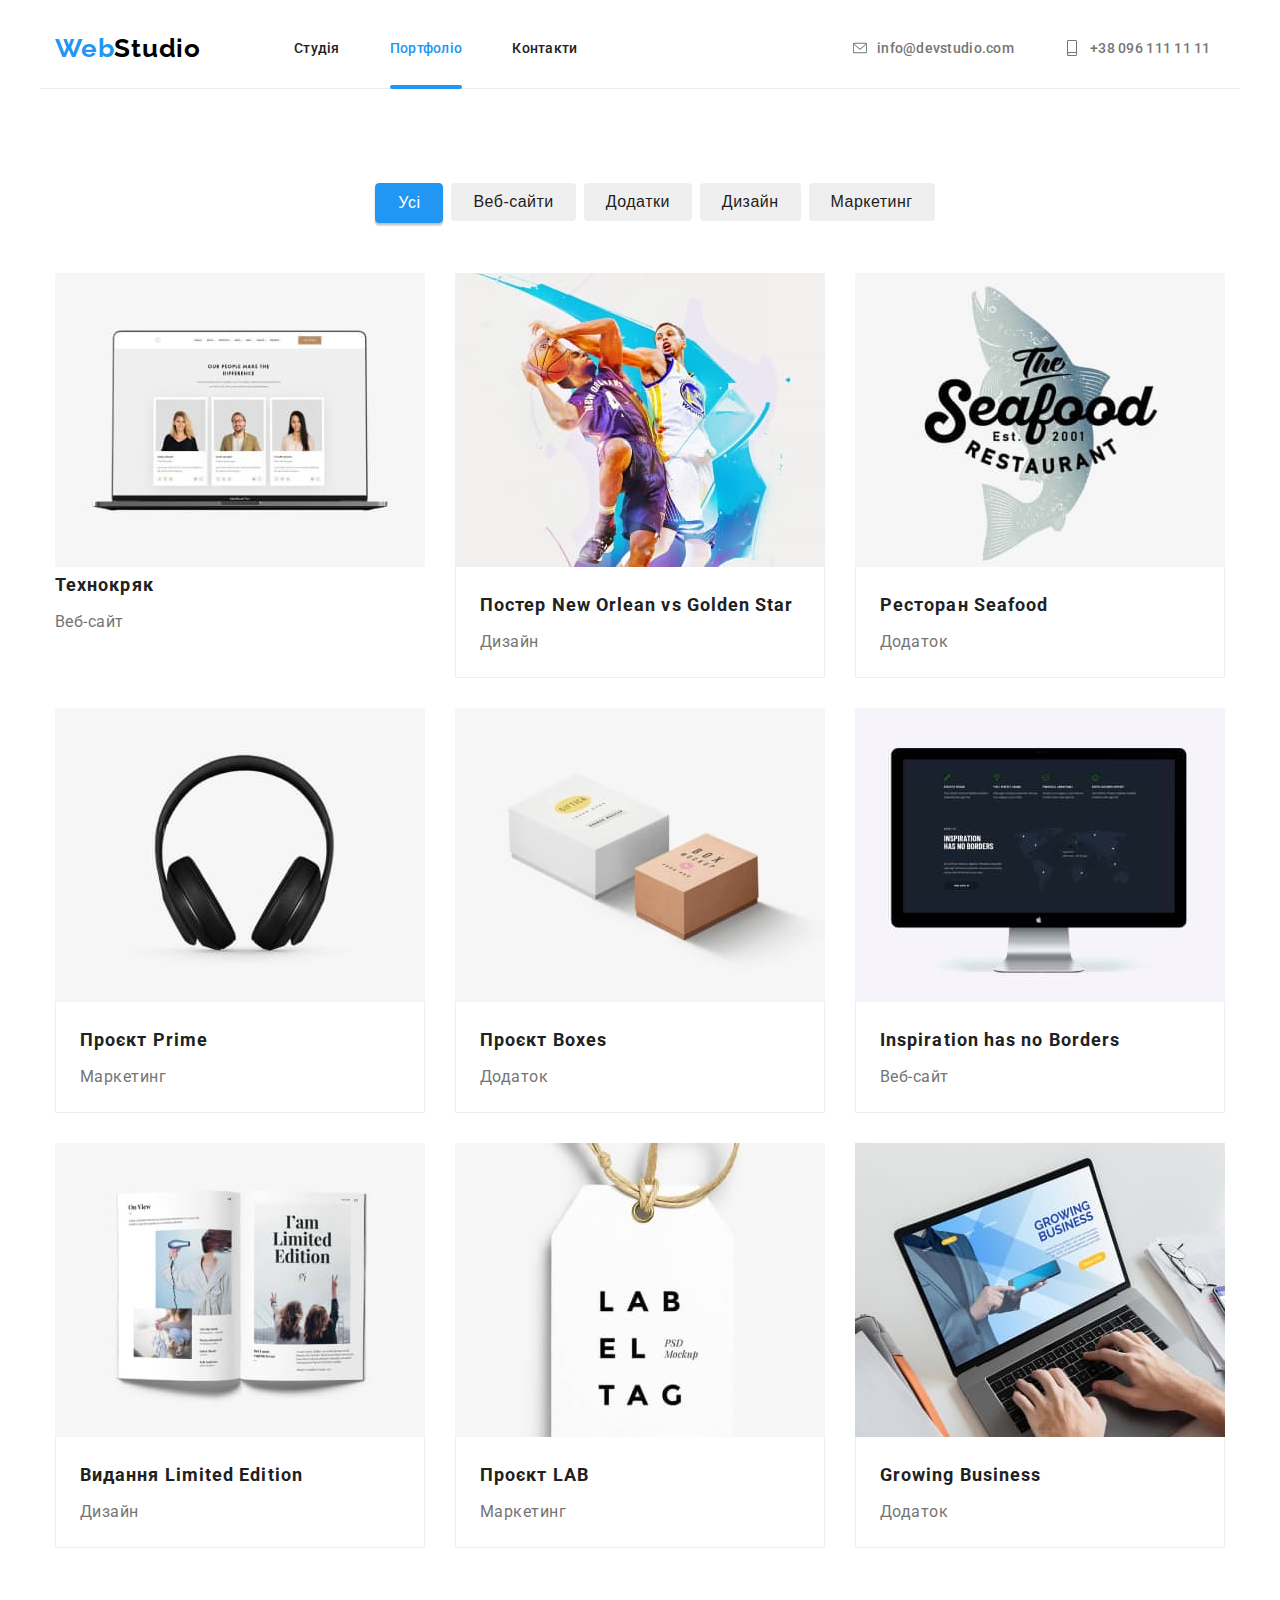
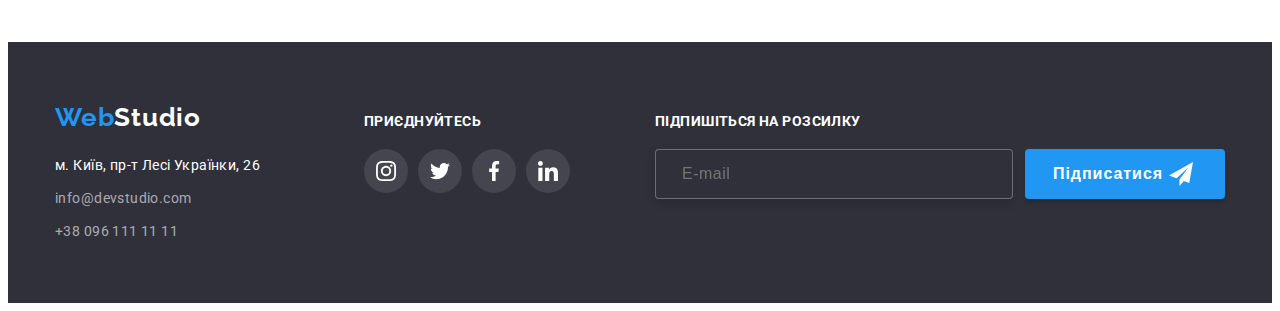
==== commit a306c342: "041022" ====
--- a/portfolio.html
+++ b/portfolio.html
@@ -22,14 +22,13 @@
     />
     <!-- Styles -->
     <link rel="stylesheet" href="./css/main.min.css" />
-    <link rel="stylesheet" href="css/styles.css" />
   </head>
   <body class="page">
     <header>
       <div class="header contaner">
-        <nav class="main-nav">
+        <nav class="header__nav">
           <a class="logo" href=""> <span class="logo__txt">Web</span>Studio </a>
-          <ul class="header-list">
+          <ul class="header__list">
             <li class="list-item"><a class="link" href="./index.html">Студія</a></li>
             <li class="list-item"><a class="link current" href="">Портфоліо</a></li>
             <li class="list-item"><a class="link" href="">Контакти</a></li>
@@ -54,7 +53,7 @@
     <!-- main -->
     <main>
       <div class="contaner">
-        <section class="portfolio-page section">
+        <section class="porjects section">
           <h1 class="visually-hidden">Список проектов</h1>
           <div class="contaner">
             <ul class="list-btn-portfolio list">
@@ -75,164 +74,164 @@
               </li>
             </ul>
           </div>
-          <ul class="projects-list list">
-            <li class="list-item">
-              <a class="projects-link link" href="">
-                <div class="projects-box">
+          <ul class="projects list">
+            <li class="">
+              <a class="projects__link link" href="">
+                <div class="projects__box">
                   <img src="./images/block3/tehnokriac370.jpg" alt="Веб-сайт" width="370" />
-                  <div class="projects-link-box">
-                    <p class="projects-par">
-                      Ресурс пропонує комплексні пропозиції з різним рівнем функціоналу та сервісів.
-                      Все це дозволить відвідувачу отримати вичерпні відомості про компанію чи
-                      приватну особу.
-                    </p>
-                  </div>
-                </div>
-                <div class="list-box-projects">
+                  <div class="projects__link-box">
+                    <p class="projects__par">
+                      Ресурс пропонує комплексні пропозиції з різним рівнем функціоналу та сервісів.
+                      Все це дозволить відвідувачу отримати вичерпні відомості про компанію чи
+                      приватну особу.
+                    </p>
+                  </div>
+                </div>
+                <div class="list-box-portfolio">
                   <h2 class="title-two-portfolio">Технокряк</h2>
                   <p class="main-par-portfolio">Веб-сайт</p>
                 </div>
               </a>
             </li>
             <li class="list-item">
-              <a class="projects-link link" href="">
-                <div class="projects-box">
+              <a class="projects__link link" href="">
+                <div class="projects__box">
                   <img src="./images/block3/poster370.jpg" alt="Постер" width="370" />
-                  <div class="projects-link-box">
-                    <p class="projects-par">
-                      Ресурс пропонує комплексні пропозиції з різним рівнем функціоналу та сервісів.
-                      Все це дозволить відвідувачу отримати вичерпні відомості про компанію чи
-                      приватну особу.
-                    </p>
-                  </div>
-                </div>
-                <div class="list-box-projects">
+                  <div class="projects__link-box">
+                    <p class="projects__par">
+                      Ресурс пропонує комплексні пропозиції з різним рівнем функціоналу та сервісів.
+                      Все це дозволить відвідувачу отримати вичерпні відомості про компанію чи
+                      приватну особу.
+                    </p>
+                  </div>
+                </div>
+                <div class="projects__list-box">
                   <h2 class="title-two-portfolio">Постер New Orlean vs Golden Star</h2>
                   <p class="main-par-portfolio">Дизайн</p>
                 </div>
               </a>
             </li>
             <li class="list-item">
-              <a class="projects-link link" href="">
-                <div class="projects-box">
+              <a class="projects__link link" href="">
+                <div class="projects__box">
                   <img src="./images/block3/restaurant_seefood.jpg" alt="Ресторан" width="370" />
-                  <div class="projects-link-box">
-                    <p class="projects-par">
-                      Ресурс пропонує комплексні пропозиції з різним рівнем функціоналу та сервісів.
-                      Все це дозволить відвідувачу отримати вичерпні відомості про компанію чи
-                      приватну особу.
-                    </p>
-                  </div>
-                </div>
-                <div class="list-box-projects">
+                  <div class="projects__link-box">
+                    <p class="projects__par">
+                      Ресурс пропонує комплексні пропозиції з різним рівнем функціоналу та сервісів.
+                      Все це дозволить відвідувачу отримати вичерпні відомості про компанію чи
+                      приватну особу.
+                    </p>
+                  </div>
+                </div>
+                <div class="projects__list-box">
                   <h2 class="title-two-portfolio">Ресторан Seafood</h2>
                   <p class="main-par-portfolio">Додаток</p>
                 </div>
               </a>
             </li>
             <li class="list-item">
-              <a class="projects-link link" href="">
-                <div class="projects-box">
+              <a class="projects__link link" href="">
+                <div class="projects__box">
                   <img src="./images/block3/progect_prime.jpg" alt="Проект" width="370" />
-                  <div class="projects-link-box">
-                    <p class="projects-par">
-                      Ресурс пропонує комплексні пропозиції з різним рівнем функціоналу та сервісів.
-                      Все це дозволить відвідувачу отримати вичерпні відомості про компанію чи
-                      приватну особу.
-                    </p>
-                  </div>
-                </div>
-                <div class="list-box-projects">
+                  <div class="projects__link-box">
+                    <p class="projects__par">
+                      Ресурс пропонує комплексні пропозиції з різним рівнем функціоналу та сервісів.
+                      Все це дозволить відвідувачу отримати вичерпні відомості про компанію чи
+                      приватну особу.
+                    </p>
+                  </div>
+                </div>
+                <div class="projects__list-box">
                   <h2 class="title-two-portfolio">Проєкт Prime</h2>
                   <p class="main-par-portfolio">Маркетинг</p>
                 </div>
               </a>
             </li>
             <li class="list-item">
-              <a class="projects-link link" href="">
-                <div class="projects-box">
+              <a class="projects__link link" href="">
+                <div class="projects__box">
                   <img src="./images/block3/progect_boxes.jpg" alt="Проект" width="370" />
-                  <div class="projects-link-box">
-                    <p class="projects-par">
-                      Ресурс пропонує комплексні пропозиції з різним рівнем функціоналу та сервісів.
-                      Все це дозволить відвідувачу отримати вичерпні відомості про компанію чи
-                      приватну особу.
-                    </p>
-                  </div>
-                </div>
-                <div class="list-box-projects">
+                  <div class="projects__link-box">
+                    <p class="projects__par">
+                      Ресурс пропонує комплексні пропозиції з різним рівнем функціоналу та сервісів.
+                      Все це дозволить відвідувачу отримати вичерпні відомості про компанію чи
+                      приватну особу.
+                    </p>
+                  </div>
+                </div>
+                <div class="projects__list-box">
                   <h2 class="title-two-portfolio">Проєкт Boxes</h2>
                   <p class="main-par-portfolio">Додаток</p>
                 </div>
               </a>
             </li>
             <li class="list-item">
-              <a class="projects-link link" href="">
-                <div class="projects-box">
+              <a class="projects__link link" href="">
+                <div class="projects__box">
                   <img src="./images/block3/Inspiration.jpg" alt="веб-сайт" width="370" />
-                  <div class="projects-link-box">
-                    <p class="projects-par">
-                      Ресурс пропонує комплексні пропозиції з різним рівнем функціоналу та сервісів.
-                      Все це дозволить відвідувачу отримати вичерпні відомості про компанію чи
-                      приватну особу.
-                    </p>
-                  </div>
-                </div>
-                <div class="list-box-projects">
+                  <div class="projects__link-box">
+                    <p class="projects__par">
+                      Ресурс пропонує комплексні пропозиції з різним рівнем функціоналу та сервісів.
+                      Все це дозволить відвідувачу отримати вичерпні відомості про компанію чи
+                      приватну особу.
+                    </p>
+                  </div>
+                </div>
+                <div class="projects__list-box">
                   <h2 class="title-two-portfolio">Inspiration has no Borders</h2>
                   <p class="main-par-portfolio">Веб-сайт</p>
                 </div>
               </a>
             </li>
             <li class="list-item">
-              <a class="projects-link link" href="">
-                <div class="projects-box">
+              <a class="projects__link link" href="">
+                <div class="projects__box">
                   <img src="./images/block3/3/edition.jpg" alt="дизайн" width="370" />
-                  <div class="projects-link-box">
-                    <p class="projects-par">
-                      Ресурс пропонує комплексні пропозиції з різним рівнем функціоналу та сервісів.
-                      Все це дозволить відвідувачу отримати вичерпні відомості про компанію чи
-                      приватну особу.
-                    </p>
-                  </div>
-                </div>
-                <div class="list-box-projects">
+                  <div class="projects__link-box">
+                    <p class="projects__par">
+                      Ресурс пропонує комплексні пропозиції з різним рівнем функціоналу та сервісів.
+                      Все це дозволить відвідувачу отримати вичерпні відомості про компанію чи
+                      приватну особу.
+                    </p>
+                  </div>
+                </div>
+                <div class="projects__list-box">
                   <h2 class="title-two-portfolio">Видання Limited Edition</h2>
                   <p class="main-par-portfolio">Дизайн</p>
                 </div>
               </a>
             </li>
             <li class="list-item">
-              <a class="projects-link link" href="">
-                <div class="projects-box">
+              <a class="projects__link link" href="">
+                <div class="projects__box">
                   <img src="./images/block3/3/project_LAB.jpg" alt="маркетинг" width="370" />
-                  <div class="projects-link-box">
-                    <p class="projects-par">
-                      Ресурс пропонує комплексні пропозиції з різним рівнем функціоналу та сервісів.
-                      Все це дозволить відвідувачу отримати вичерпні відомості про компанію чи
-                      приватну особу.
-                    </p>
-                  </div>
-                </div>
-                <div class="list-box-projects">
+                  <div class="projects__link-box">
+                    <p class="projects__par">
+                      Ресурс пропонує комплексні пропозиції з різним рівнем функціоналу та сервісів.
+                      Все це дозволить відвідувачу отримати вичерпні відомості про компанію чи
+                      приватну особу.
+                    </p>
+                  </div>
+                </div>
+                <div class="projects__list-box">
                   <h2 class="title-two-portfolio">Проєкт LAB</h2>
                   <p class="main-par-portfolio">Маркетинг</p>
                 </div>
               </a>
             </li>
             <li class="list-item">
-              <a class="projects-link link" href="">
-                <div class="projects-box">
+              <a class="projects__link link" href="">
+                <div class="projects__box">
                   <img src="./images/block3/3/addition.jpg" alt="додаток" width="370" />
-                  <div class="projects-link-box">
-                    <p class="projects-par">
-                      Ресурс пропонує комплексні пропозиції з різним рівнем функціоналу та сервісів.
-                      Все це дозволить відвідувачу отримати вичерпні відомості про компанію чи
-                      приватну особу.
-                    </p>
-                  </div>
-                </div>
-                <div class="list-box-projects">
+                  <div class="projects__link-box">
+                    <p class="projects__par">
+                      Ресурс пропонує комплексні пропозиції з різним рівнем функціоналу та сервісів.
+                      Все це дозволить відвідувачу отримати вичерпні відомості про компанію чи
+                      приватну особу.
+                    </p>
+                  </div>
+                </div>
+                <div class="projects__list-box">
                   <h2 class="title-two-portfolio">Growing Business</h2>
                   <p class="main-par-portfolio">Додаток</p>
                 </div>
@@ -252,10 +251,10 @@
             </p>
             <ul class="footer__list list">
               <li class="footer__list-item">
-                <a class="footer-link" href="mailto:info@devstudio.com">info@devstudio.com</a>
+                <a class="footer__link" href="mailto:info@devstudio.com">info@devstudio.com</a>
               </li>
               <li class="footer__list-item">
-                <a class="footer-link" href="tel:+380961111111">+38 096 111 11 11</a>
+                <a class="footer__link" href="tel:+380961111111">+38 096 111 11 11</a>
               </li>
             </ul>
           </address>
--- a/css/main.min.css
+++ b/css/main.min.css
@@ -1 +1 @@
-:root{--main-font: "Roboto", sans-serif;--main-txt-cl: #212121;--par-txt-cl: #757575;--light-txt-cl: #ffffff;--accent-txt-cl: #2196F3;--black-txt-logo: #000000;--blue-txt-logo: #2196F3;--active-txt: #2196F3;--accent-bg-cl: #2196F3;--other-bg-cl: #2F303A;--btn-bg-cl: #F5F4FA;--icons-bg-cl: #F5F5F5;--other-color-wight: #FFFFFF;--color-icon: #AFB1B8;--hover-icon: #2196F3;--timing-function: cubic-bezier(0.4, 0, 0.2, 1)}.visually-hidden{position:absolute;width:1px;height:1px;margin:-1px;border:0;padding:0;white-space:nowrap;-webkit-clip-path:inset(100%);clip-path:inset(100%);clip:rect(0 0 0 0);overflow:hidden}.contaner{margin-left:auto;margin-right:auto;width:1200px;padding-left:15px;padding-right:15px}.list-item-btn{border:none;border-radius:4px;font-style:normal;font-weight:500;font-size:16px;line-height:1.625;text-align:center;padding:6px 22px;letter-spacing:.03em;color:var(--main-txt-cl);-webkit-transition:background-color 250ms cubic-bezier(0.4, 0, 0.2, 1),color 250ms cubic-bezier(0.4, 0, 0.2, 1);transition:background-color 250ms cubic-bezier(0.4, 0, 0.2, 1),color 250ms cubic-bezier(0.4, 0, 0.2, 1);-webkit-transition-timing-function:var(--timing-function);transition-timing-function:var(--timing-function)}.list-item-btn.current-btn{background:var(--accent-bg-cl);border:1px solid var(--accent-bg-cl);-webkit-box-shadow:0px 3px 1px rgba(0,0,0,.1),0px 1px 2px rgba(0,0,0,.08),0px 2px 2px rgba(0,0,0,.12);box-shadow:0px 3px 1px rgba(0,0,0,.1),0px 1px 2px rgba(0,0,0,.08),0px 2px 2px rgba(0,0,0,.12);border-radius:4px;color:var(--other-color-wight)}.list-item-btn:hover,.list-item-btn:focus{color:var(--light-txt-cl);background-color:var(--accent-bg-cl);-webkit-box-shadow:0px 3px 1px rgba(0,0,0,.1),0px 1px 2px rgba(0,0,0,.08),0px 2px 2px rgba(0,0,0,.12);box-shadow:0px 3px 1px rgba(0,0,0,.1),0px 1px 2px rgba(0,0,0,.08),0px 2px 2px rgba(0,0,0,.12);-webkit-transition:background-color 250ms cubic-bezier(0.4, 0, 0.2, 1),color 250ms cubic-bezier(0.4, 0, 0.2, 1);transition:background-color 250ms cubic-bezier(0.4, 0, 0.2, 1),color 250ms cubic-bezier(0.4, 0, 0.2, 1)}.hero__btn{background:var(--accent-bg-cl);-webkit-box-shadow:0px 4px 4px rgba(0,0,0,.15);box-shadow:0px 4px 4px rgba(0,0,0,.15);border-radius:4px;border:0;font-style:normal;font-weight:700;font-size:16px;line-height:1.875;padding:10px 32px;letter-spacing:.06em;color:var(--other-color-wight)}.modal__btn{position:absolute;right:8px;top:8px;width:30px;height:30px;border-radius:50%;border:1px solid rgba(0,0,0,.1);cursor:pointer;background-color:rgba(0,0,0,0);-webkit-transition:fill 250ms cubic-bezier(0.4, 0, 0.2, 1);transition:fill 250ms cubic-bezier(0.4, 0, 0.2, 1)}.modal__btn:hover .modal__path{fill:var(--accent-bg-cl);-webkit-transition:fill 250ms cubic-bezier(0.4, 0, 0.2, 1);transition:fill 250ms cubic-bezier(0.4, 0, 0.2, 1)}.modal-form__btn{display:-webkit-box;display:-ms-flexbox;display:flex;-webkit-box-pack:center;-ms-flex-pack:center;justify-content:center;-webkit-box-align:center;-ms-flex-align:center;align-items:center;width:200px;height:50px;margin-left:auto;margin-right:auto;font-style:normal;font-weight:700;font-size:16px;letter-spacing:.06em;color:var(--btn-bg-cl);border:0;background:var(--accent-bg-cl);-webkit-box-shadow:0px 4px 4px rgba(0,0,0,.15);box-shadow:0px 4px 4px rgba(0,0,0,.15);border-radius:4px}.form__btn{display:-webkit-box;display:-ms-flexbox;display:flex;-webkit-box-pack:center;-ms-flex-pack:center;justify-content:center;-webkit-box-align:center;-ms-flex-align:center;align-items:center;width:200px;height:50px;margin-left:auto;margin-right:auto;font-style:normal;font-weight:700;font-size:16px;letter-spacing:.06em;color:var(--btn-bg-cl);border:0;background:var(--accent-bg-cl);-webkit-box-shadow:0px 4px 4px rgba(0,0,0,.15);box-shadow:0px 4px 4px rgba(0,0,0,.15);border-radius:4px}.modal{position:absolute;left:50%;top:50%;width:528px;height:581px;background:var(--other-color-wight);-webkit-box-shadow:0px 1px 3px rgba(0,0,0,.12),0px 1px 1px rgba(0,0,0,.14),0px 2px 1px rgba(0,0,0,.2);box-shadow:0px 1px 3px rgba(0,0,0,.12),0px 1px 1px rgba(0,0,0,.14),0px 2px 1px rgba(0,0,0,.2);border-radius:4px;-webkit-transform:translate(-50%, -50%) scale(1);transform:translate(-50%, -50%) scale(1);-webkit-transition:-webkit-transform 250ms cubic-bezier(0.4, 0, 0.2, 1);transition:-webkit-transform 250ms cubic-bezier(0.4, 0, 0.2, 1);transition:transform 250ms cubic-bezier(0.4, 0, 0.2, 1);transition:transform 250ms cubic-bezier(0.4, 0, 0.2, 1), -webkit-transform 250ms cubic-bezier(0.4, 0, 0.2, 1)}.modal__svg{position:absolute;left:50%;top:50%;-webkit-transform:translate(-50%, -50%);transform:translate(-50%, -50%)}.modal__path{-webkit-transition:fill 250ms cubic-bezier(0.4, 0, 0.2, 1);transition:fill 250ms cubic-bezier(0.4, 0, 0.2, 1)}.modal-form{width:528px;height:581px;padding:40px 40px}.modal-form__title{font-style:normal;font-weight:700;font-size:20px;line-height:23px;text-align:center;letter-spacing:.03em;color:var(--main-txt-cl);margin-bottom:12px}.modal-form__input{width:448px;height:40px;padding-left:42px;border:1px solid rgba(33,33,33,.2);border-radius:4px;-webkit-transition:outline-color 250ms cubic-bezier(0.4, 0, 0.2, 1);transition:outline-color 250ms cubic-bezier(0.4, 0, 0.2, 1)}.modal-form__field{display:-webkit-box;display:-ms-flexbox;display:flex;position:relative;-webkit-box-orient:vertical;-webkit-box-direction:normal;-ms-flex-direction:column;flex-direction:column;text-align:left;margin-bottom:10px;outline-color:rgba(0,0,0,0)}.modal-form__icon{position:absolute;top:50%;left:12px;-webkit-transition:fill 250ms cubic-bezier(0.4, 0, 0.2, 1);transition:fill 250ms cubic-bezier(0.4, 0, 0.2, 1)}.modal-form__field:focus-within .modal-form___input{outline-color:#2196f3;-webkit-transition:outline-color 250ms cubic-bezier(0.4, 0, 0.2, 1);transition:outline-color 250ms cubic-bezier(0.4, 0, 0.2, 1)}.modal-form__field:focus-within .modal-form__icon{fill:#2196f3;-webkit-transition:fill 250ms cubic-bezier(0.4, 0, 0.2, 1);transition:fill 250ms cubic-bezier(0.4, 0, 0.2, 1)}.modal-form__field:focus-within .modal-form__comment{outline-color:#2196f3;-webkit-transition:outline-color 250ms cubic-bezier(0.4, 0, 0.2, 1);transition:outline-color 250ms cubic-bezier(0.4, 0, 0.2, 1)}.modal-form__field textarea::-webkit-input-placeholder{font-style:normal;font-weight:400;font-size:12px;line-height:14px;letter-spacing:.01em;color:rgba(117,117,117,.5)}.modal-form__field textarea::-moz-placeholder{font-style:normal;font-weight:400;font-size:12px;line-height:14px;letter-spacing:.01em;color:rgba(117,117,117,.5)}.modal-form__field textarea:-ms-input-placeholder{font-style:normal;font-weight:400;font-size:12px;line-height:14px;letter-spacing:.01em;color:rgba(117,117,117,.5)}.modal-form__field textarea::-ms-input-placeholder{font-style:normal;font-weight:400;font-size:12px;line-height:14px;letter-spacing:.01em;color:rgba(117,117,117,.5)}.modal-form__field textarea::placeholder{font-style:normal;font-weight:400;font-size:12px;line-height:14px;letter-spacing:.01em;color:rgba(117,117,117,.5)}.modal-form__checkbox{display:-webkit-box;display:-ms-flexbox;display:flex;margin-bottom:30px;-webkit-box-pack:center;-ms-flex-pack:center;justify-content:center}.modal-form__lable{margin-bottom:4px;font-style:normal;font-weight:400;font-size:12px;line-height:14px;letter-spacing:.01em;color:var(--par-txt-cl)}.modal-form__checkbox-lable{display:-webkit-box;display:-ms-flexbox;display:flex;color:var(--par-txt-cl)}.modal-form__checkbox-icon{content:"";display:inline-block;width:16px;height:15px;margin-right:10px;border:2px solid #000;border-radius:2px}.checkbox:checked+.modal-form__checkbox-icon{background-image:url(../images/Vector.svg);background-origin:border-box;border:0;border-radius:2px}.modal-form__lable-link{margin-left:4px;color:var(--accent-txt-cl)}.current:after{content:"";display:block;position:absolute;left:0;bottom:-1px;width:100%;height:4px;border-radius:2px;background-color:var(--accent-bg-cl);opacity:1}h1,h2,h3,h4,h5,h6,p{margin:0}*,*::before,*::after{-webkit-box-sizing:inherit;box-sizing:inherit}img{display:block}.link{text-decoration:none;color:var(--main-txt-cl);position:relative;-webkit-transition:color 250ms cubic-bezier(0.4, 0, 0.2, 1);transition:color 250ms cubic-bezier(0.4, 0, 0.2, 1)}.list,.header__list{list-style:none;padding:0;margin:0}html{-webkit-box-sizing:border-box;box-sizing:border-box}.page{font-family:var(--main-font);font-size:14px;color:var(--main-txt-cl);letter-spacing:.03em}.section{padding-top:94px;padding-bottom:94px}.link:hover,.link:focus{color:var(--accent-txt-cl);-webkit-transition:color 250ms cubic-bezier(0.4, 0, 0.2, 1);transition:color 250ms cubic-bezier(0.4, 0, 0.2, 1)}.link.current{color:var(--accent-bg-cl)}/*# sourceMappingURL=main.min.css.map */+:root{--main-font: "Roboto", sans-serif;--main-txt-cl: #212121;--par-txt-cl: #757575;--light-txt-cl: #ffffff;--accent-txt-cl: #2196F3;--black-txt-logo: #000000;--blue-txt-logo: #2196F3;--active-txt: #2196F3;--accent-bg-cl: #2196F3;--other-bg-cl: #2F303A;--btn-bg-cl: #F5F4FA;--icons-bg-cl: #F5F5F5;--other-color-wight: #FFFFFF;--color-icon: #AFB1B8;--hover-icon: #2196F3;--timing-function: cubic-bezier(0.4, 0, 0.2, 1)}.visually-hidden{position:absolute;width:1px;height:1px;margin:-1px;border:0;padding:0;white-space:nowrap;-webkit-clip-path:inset(100%);clip-path:inset(100%);clip:rect(0 0 0 0);overflow:hidden}.list-item-btn{border:none;border-radius:4px;font-style:normal;font-weight:500;font-size:16px;line-height:1.625;text-align:center;padding:6px 22px;letter-spacing:.03em;color:var(--main-txt-cl);-webkit-transition:background-color 250ms cubic-bezier(0.4, 0, 0.2, 1),color 250ms cubic-bezier(0.4, 0, 0.2, 1);transition:background-color 250ms cubic-bezier(0.4, 0, 0.2, 1),color 250ms cubic-bezier(0.4, 0, 0.2, 1);-webkit-transition-timing-function:var(--timing-function);transition-timing-function:var(--timing-function)}.list-item-btn.current-btn{background:var(--accent-bg-cl);border:1px solid var(--accent-bg-cl);-webkit-box-shadow:0px 3px 1px rgba(0,0,0,.1),0px 1px 2px rgba(0,0,0,.08),0px 2px 2px rgba(0,0,0,.12);box-shadow:0px 3px 1px rgba(0,0,0,.1),0px 1px 2px rgba(0,0,0,.08),0px 2px 2px rgba(0,0,0,.12);border-radius:4px;color:var(--other-color-wight)}.list-item-btn:hover,.list-item-btn:focus{color:var(--light-txt-cl);background-color:var(--accent-bg-cl);-webkit-box-shadow:0px 3px 1px rgba(0,0,0,.1),0px 1px 2px rgba(0,0,0,.08),0px 2px 2px rgba(0,0,0,.12);box-shadow:0px 3px 1px rgba(0,0,0,.1),0px 1px 2px rgba(0,0,0,.08),0px 2px 2px rgba(0,0,0,.12);-webkit-transition:background-color 250ms cubic-bezier(0.4, 0, 0.2, 1),color 250ms cubic-bezier(0.4, 0, 0.2, 1);transition:background-color 250ms cubic-bezier(0.4, 0, 0.2, 1),color 250ms cubic-bezier(0.4, 0, 0.2, 1)}.hero__btn{background:var(--accent-bg-cl);-webkit-box-shadow:0px 4px 4px rgba(0,0,0,.15);box-shadow:0px 4px 4px rgba(0,0,0,.15);border-radius:4px;border:0;font-style:normal;font-weight:700;font-size:16px;line-height:1.875;padding:10px 32px;letter-spacing:.06em;color:var(--other-color-wight)}.form__btn{display:-webkit-box;display:-ms-flexbox;display:flex;-webkit-box-pack:center;-ms-flex-pack:center;justify-content:center;-webkit-box-align:center;-ms-flex-align:center;align-items:center;width:200px;height:50px;margin-left:auto;margin-right:auto;font-style:normal;font-weight:700;font-size:16px;letter-spacing:.06em;color:var(--btn-bg-cl);border:0;background:var(--accent-bg-cl);-webkit-box-shadow:0px 4px 4px rgba(0,0,0,.15);box-shadow:0px 4px 4px rgba(0,0,0,.15);border-radius:4px}.backdrop{position:fixed;left:0;top:0;z-index:1;width:100%;height:100%;background:rgba(0,0,0,.2);-webkit-transition:opacity 250ms cubic-bezier(0.4, 0, 0.2, 1);transition:opacity 250ms cubic-bezier(0.4, 0, 0.2, 1)}.backdrop.is-hidden{opacity:0;pointer-events:none}.backdrop.is-hidden .modal{-webkit-transform:translate(-50%, -50%) scale(1.3);transform:translate(-50%, -50%) scale(1.3)}.modal{position:absolute;left:50%;top:50%;width:528px;height:581px;background:var(--other-color-wight);-webkit-box-shadow:0px 1px 3px rgba(0,0,0,.12),0px 1px 1px rgba(0,0,0,.14),0px 2px 1px rgba(0,0,0,.2);box-shadow:0px 1px 3px rgba(0,0,0,.12),0px 1px 1px rgba(0,0,0,.14),0px 2px 1px rgba(0,0,0,.2);border-radius:4px;-webkit-transform:translate(-50%, -50%) scale(1);transform:translate(-50%, -50%) scale(1);-webkit-transition:-webkit-transform 250ms cubic-bezier(0.4, 0, 0.2, 1);transition:-webkit-transform 250ms cubic-bezier(0.4, 0, 0.2, 1);transition:transform 250ms cubic-bezier(0.4, 0, 0.2, 1);transition:transform 250ms cubic-bezier(0.4, 0, 0.2, 1), -webkit-transform 250ms cubic-bezier(0.4, 0, 0.2, 1)}.modal__svg{position:absolute;left:50%;top:50%;-webkit-transform:translate(-50%, -50%);transform:translate(-50%, -50%)}.modal__path{-webkit-transition:fill 250ms cubic-bezier(0.4, 0, 0.2, 1);transition:fill 250ms cubic-bezier(0.4, 0, 0.2, 1)}.modal__btn:hover .modal__path{fill:var(--accent-bg-cl);-webkit-transition:fill 250ms cubic-bezier(0.4, 0, 0.2, 1);transition:fill 250ms cubic-bezier(0.4, 0, 0.2, 1)}.modal-form{width:528px;height:581px;padding:40px 40px}.modal-form__title{font-style:normal;font-weight:700;font-size:20px;line-height:23px;text-align:center;letter-spacing:.03em;color:var(--main-txt-cl);margin-bottom:12px}.modal-form__input{width:448px;height:40px;padding-left:42px;border:1px solid rgba(33,33,33,.2);border-radius:4px;-webkit-transition:outline-color 250ms cubic-bezier(0.4, 0, 0.2, 1);transition:outline-color 250ms cubic-bezier(0.4, 0, 0.2, 1)}.modal-form__field{display:-webkit-box;display:-ms-flexbox;display:flex;position:relative;-webkit-box-orient:vertical;-webkit-box-direction:normal;-ms-flex-direction:column;flex-direction:column;text-align:left;margin-bottom:10px;outline-color:rgba(0,0,0,0)}.modal-form__icon{position:absolute;top:50%;left:12px;-webkit-transition:fill 250ms cubic-bezier(0.4, 0, 0.2, 1);transition:fill 250ms cubic-bezier(0.4, 0, 0.2, 1)}.modal-form__field:focus-within .modal-form___input{outline-color:#2196f3;-webkit-transition:outline-color 250ms cubic-bezier(0.4, 0, 0.2, 1);transition:outline-color 250ms cubic-bezier(0.4, 0, 0.2, 1)}.modal-form__field:focus-within .modal-form__icon{fill:#2196f3;-webkit-transition:fill 250ms cubic-bezier(0.4, 0, 0.2, 1);transition:fill 250ms cubic-bezier(0.4, 0, 0.2, 1)}.modal-form__field:focus-within .modal-form__comment{outline-color:#2196f3;-webkit-transition:outline-color 250ms cubic-bezier(0.4, 0, 0.2, 1);transition:outline-color 250ms cubic-bezier(0.4, 0, 0.2, 1)}.modal-form__field textarea::-webkit-input-placeholder{font-style:normal;font-weight:400;font-size:12px;line-height:14px;letter-spacing:.01em;color:rgba(117,117,117,.5)}.modal-form__field textarea::-moz-placeholder{font-style:normal;font-weight:400;font-size:12px;line-height:14px;letter-spacing:.01em;color:rgba(117,117,117,.5)}.modal-form__field textarea:-ms-input-placeholder{font-style:normal;font-weight:400;font-size:12px;line-height:14px;letter-spacing:.01em;color:rgba(117,117,117,.5)}.modal-form__field textarea::-ms-input-placeholder{font-style:normal;font-weight:400;font-size:12px;line-height:14px;letter-spacing:.01em;color:rgba(117,117,117,.5)}.modal-form__field textarea::placeholder{font-style:normal;font-weight:400;font-size:12px;line-height:14px;letter-spacing:.01em;color:rgba(117,117,117,.5)}.modal-form__checkbox{display:-webkit-box;display:-ms-flexbox;display:flex;margin-bottom:30px;-webkit-box-pack:center;-ms-flex-pack:center;justify-content:center}.modal-form__lable{margin-bottom:4px;font-style:normal;font-weight:400;font-size:12px;line-height:14px;letter-spacing:.01em;color:var(--par-txt-cl)}.modal-form__checkbox-lable{display:-webkit-box;display:-ms-flexbox;display:flex;color:var(--par-txt-cl)}.modal-form__checkbox-icon{content:"";display:inline-block;width:16px;height:15px;margin-right:10px;border:2px solid #000;border-radius:2px}.modal-form__lable-link{margin-left:4px;color:var(--accent-txt-cl)}.modal-form__comment{width:448px;height:120px;padding:12px 16px;resize:none;border:1px solid rgba(33,33,33,.2);border-radius:4px;margin-bottom:20px;outline-color:rgba(0,0,0,0)}.modal-form__btn{display:-webkit-box;display:-ms-flexbox;display:flex;-webkit-box-pack:center;-ms-flex-pack:center;justify-content:center;-webkit-box-align:center;-ms-flex-align:center;align-items:center;width:200px;height:50px;margin-left:auto;margin-right:auto;font-style:normal;font-weight:700;font-size:16px;letter-spacing:.06em;color:var(--btn-bg-cl);border:0;background:var(--accent-bg-cl);-webkit-box-shadow:0px 4px 4px rgba(0,0,0,.15);box-shadow:0px 4px 4px rgba(0,0,0,.15);border-radius:4px}.checkbox:checked+.modal-form__checkbox-icon{background-image:url(../images/Vector.svg);background-origin:border-box;border:0;border-radius:2px}.checkbox{-webkit-appearance:none;-moz-appearance:none;appearance:none}.modal__btn{position:absolute;right:8px;top:8px;width:30px;height:30px;border-radius:50%;border:1px solid rgba(0,0,0,.1);cursor:pointer;background-color:rgba(0,0,0,0);-webkit-transition:fill 250ms cubic-bezier(0.4, 0, 0.2, 1);transition:fill 250ms cubic-bezier(0.4, 0, 0.2, 1)}.modal__btn:hover .modal__btn__path{fill:var(--accent-bg-cl);-webkit-transition:fill 250ms cubic-bezier(0.4, 0, 0.2, 1);transition:fill 250ms cubic-bezier(0.4, 0, 0.2, 1)}.current:after{content:"";display:block;position:absolute;left:0;bottom:-1px;width:100%;height:4px;border-radius:2px;background-color:var(--accent-bg-cl);opacity:1}.logo{font-family:"Raleway";text-decoration:none;font-size:26px;font-weight:700;line-height:1.1923076923;margin-right:93px;letter-spacing:.03em;color:var(--black-txt-logo)}.logo__txt{color:var(--blue-txt-logo)}.footer__logo{display:block;text-decoration:none;color:var(--other-color-wight);margin-bottom:20px}.footer__logo__logo-txt{color:var(--blue-txt-logo)}.footer{padding-top:60px;padding-bottom:60px;background-color:var(--other-bg-cl);color:var(--other-color-wight)}.footer__box{display:-webkit-box;display:-ms-flexbox;display:flex;-webkit-box-align:baseline;-ms-flex-align:baseline;align-items:baseline}.footer__box-address{margin-right:70px}.footer__par-address .link{font-weight:400;font-size:14px;line-height:1.7142857143;letter-spacing:.03em;color:var(--other-color-wight)}.footer__link{text-decoration:none;font-weight:400;font-size:14px;line-height:1.7142857143;letter-spacing:.03em;color:rgba(255,255,255,.6)}.footer__address{font-style:normal}.footer__address .footer__par-address{font-style:normal;margin-bottom:9px}.footer__list-icons{display:-webkit-box;display:-ms-flexbox;display:flex;gap:10px;-webkit-box-pack:center;-ms-flex-pack:center;justify-content:center}.footer__box-social{-webkit-box-align:baseline;-ms-flex-align:baseline;align-items:baseline}.footer__par-social{display:block;font-style:normal;font-weight:700;font-size:14px;line-height:1.1428571429;letter-spacing:.03em;text-transform:uppercase;margin-bottom:20px;color:var(--other-color-wight)}.footer__link-icons{display:-webkit-box;display:-ms-flexbox;display:flex;-webkit-box-align:center;-ms-flex-align:center;align-items:center;-webkit-box-pack:center;-ms-flex-pack:center;justify-content:center;width:44px;height:44px;color:var(--other-color-wight);background-color:rgba(255,255,255,.1);border-radius:50%;-webkit-transition:background-color 250ms var(--timing-function),color 250ms var(--timing-function);transition:background-color 250ms var(--timing-function),color 250ms var(--timing-function)}.footer__social-icons{fill:currentColor}.footer__link-icons:hover,.footer__link-icons:active{color:var(--other-color-wight);background-color:var(--hover-icon);-webkit-transition:background-color 250ms var(--timing-function),color 250ms var(--timing-function);transition:background-color 250ms var(--timing-function),color 250ms var(--timing-function)}.footer__list .footer__list-item{margin-bottom:9px}.footer__list .footer__list-item:last-child{margin-bottom:0}.footer__form-box{display:-webkit-box;display:-ms-flexbox;display:flex;-webkit-box-orient:vertical;-webkit-box-direction:normal;-ms-flex-direction:column;flex-direction:column;margin-left:auto}.footer__form-par{display:block;font-style:normal;font-weight:700;font-size:14px;line-height:1.1428571429;letter-spacing:.03em;text-transform:uppercase;margin-bottom:20px;color:var(--other-color-wight)}.footer__logo-txt{color:var(--blue-txt-logo)}.footer__form{width:570px;height:86px;color:var(--other-color-wight)}.footer__form-block{display:-webkit-box;display:-ms-flexbox;display:flex;position:relative;-webkit-box-align:center;-ms-flex-align:center;align-items:center}.footer__form-input{width:358px;height:50px;padding-left:10px;margin-right:12px;color:var(--btn-bg-cl);background-color:var(--other-bg-cl);border:1px solid rgba(255,255,255,.3);-webkit-filter:drop-shadow(0px 4px 4px rgba(0, 0, 0, 0.15));filter:drop-shadow(0px 4px 4px rgba(0, 0, 0, 0.15));border-radius:4px}.footer__form-input::-webkit-input-placeholder{font-style:normal;font-weight:400;font-size:16px;line-height:20px;padding-left:16px;-webkit-box-align:center;align-items:center;letter-spacing:.03em}.footer__form-input::-moz-placeholder{font-style:normal;font-weight:400;font-size:16px;line-height:20px;padding-left:16px;align-items:center;letter-spacing:.03em}.footer__form-input:-ms-input-placeholder{font-style:normal;font-weight:400;font-size:16px;line-height:20px;padding-left:16px;-ms-flex-align:center;align-items:center;letter-spacing:.03em}.footer__form-input::-ms-input-placeholder{font-style:normal;font-weight:400;font-size:16px;line-height:20px;padding-left:16px;-ms-flex-align:center;align-items:center;letter-spacing:.03em}.footer__form-input::placeholder{font-style:normal;font-weight:400;font-size:16px;line-height:20px;padding-left:16px;-webkit-box-align:center;-ms-flex-align:center;align-items:center;letter-spacing:.03em}.footer__form-block:focus-within .footer__form-input{-webkit-transition:outline-color 250ms cubic-bezier(0.4, 0, 0.2, 1);transition:outline-color 250ms cubic-bezier(0.4, 0, 0.2, 1)}.footer__form-button{position:absolute;right:0;bottom:0;width:200px;height:50px;background-color:var(--accent-bg-cl);-webkit-box-shadow:0px 4px 4px rgba(0,0,0,.15);box-shadow:0px 4px 4px rgba(0,0,0,.15);border-radius:4px;border:0;font-weight:700;font-size:16px;line-height:1.875;text-align:left;padding-left:28px;letter-spacing:.06em;color:currentColor}.footer__form-icon{display:inline-block;position:absolute;top:13px;right:32px;fill:currentColor}h1,h2,h3,h4,h5,h6,p{margin:0}*,*::before,*::after{-webkit-box-sizing:inherit;box-sizing:inherit}img{display:block}.link{text-decoration:none;color:var(--main-txt-cl);position:relative;-webkit-transition:color 250ms cubic-bezier(0.4, 0, 0.2, 1);transition:color 250ms cubic-bezier(0.4, 0, 0.2, 1)}.list,.header__list{list-style:none;padding:0;margin:0}html{-webkit-box-sizing:border-box;box-sizing:border-box}.page{font-family:var(--main-font);font-size:14px;color:var(--main-txt-cl);letter-spacing:.03em}.section{padding-top:94px;padding-bottom:94px}.link:hover,.link:focus{color:var(--accent-txt-cl);-webkit-transition:color 250ms cubic-bezier(0.4, 0, 0.2, 1);transition:color 250ms cubic-bezier(0.4, 0, 0.2, 1)}.link.current{color:var(--accent-bg-cl)}.contaner{margin-left:auto;margin-right:auto;width:1200px;padding-left:15px;padding-right:15px}.header{display:-webkit-box;display:-ms-flexbox;display:flex;-webkit-box-align:center;-ms-flex-align:center;align-items:center;background-color:var(--other-color-wight);font-weight:500;line-height:1.1428571429;border-bottom:1px solid #ececec;letter-spacing:.02em;color:var(--main-txt-cl)}.header__list{display:-webkit-box;display:-ms-flexbox;display:flex;position:relative}.header__list .list-item{margin-right:50px;margin-left:auto}.header__list .link{display:block;padding-top:32px;padding-bottom:32px}.header__list .list-item:last-child{margin-right:0}.header__nav{display:-webkit-box;display:-ms-flexbox;display:flex;-webkit-box-align:center;-ms-flex-align:center;align-items:center}.group{display:-webkit-box;display:-ms-flexbox;display:flex;margin-left:auto}.group>.group__link{display:-webkit-box;display:-ms-flexbox;display:flex;text-decoration:none;font-style:normal;font-weight:500;line-height:1.1428571429;-webkit-box-align:center;-ms-flex-align:center;align-items:center;letter-spacing:.02em;color:var(--par-txt-cl)}.group .group__link+.group__link{margin-left:50px}.group__link{display:-webkit-box;display:-ms-flexbox;display:flex;width:161px;height:16px;text-decoration:none;color:var(--main-txt-cl);position:relative;-webkit-transition:color 250ms cubic-bezier(0.4, 0, 0.2, 1);transition:color 250ms cubic-bezier(0.4, 0, 0.2, 1)}.group__link:hover,.group__link:focus{color:var(--accent-txt-cl);-webkit-transition:color 250ms cubic-bezier(0.4, 0, 0.2, 1);transition:color 250ms cubic-bezier(0.4, 0, 0.2, 1)}.group__link-icon{fill:currentColor;margin-right:10px}.hero{position:relative;max-width:1600px;text-align:center;height:600px;background-image:-webkit-gradient(linear, left top, right top, from(rgba(47, 48, 58, 0.4)), to(rgba(47, 48, 58, 0.4))),url(../images/block4/Hero.jpg);background-image:linear-gradient(to right, rgba(47, 48, 58, 0.4), rgba(47, 48, 58, 0.4)),url(../images/block4/Hero.jpg);background-repeat:no-repeat;background-position:center;background-size:cover;background-color:var(--other-bg-cl);padding-top:200px;padding-bottom:200px;margin-left:auto;margin-right:auto}.hero__title{display:block;width:696px;margin-left:auto;margin-right:auto;margin-bottom:30px;padding:0;font-style:normal;font-weight:900;font-size:44px;line-height:1.3636363636;text-align:center;letter-spacing:.06em;text-transform:uppercase;color:var(--other-color-wight)}.projects{display:-webkit-box;display:-ms-flexbox;display:flex;-ms-flex-wrap:wrap;flex-wrap:wrap;gap:30px}.projects__link{display:-webkit-box;display:-ms-flexbox;display:flex;position:relative;-webkit-box-orient:vertical;-webkit-box-direction:normal;-ms-flex-direction:column;flex-direction:column;-webkit-transition-property:background-color;transition-property:background-color;-webkit-transition-duration:250ms;transition-duration:250ms;-webkit-transition-timing-function:var(--timing-function);transition-timing-function:var(--timing-function)}.projects__link:hover,.projects__link:focus{-webkit-box-shadow:0px 1px 1px rgba(0,0,0,.12),0px 4px 4px rgba(0,0,0,.06),1px 4px 6px rgba(0,0,0,.16);box-shadow:0px 1px 1px rgba(0,0,0,.12),0px 4px 4px rgba(0,0,0,.06),1px 4px 6px rgba(0,0,0,.16)}.projects__link-box{display:block;position:absolute;content:"";width:100%;height:100%;background-color:rgba(33,150,243,.9);-webkit-transform:translateY(100%);transform:translateY(100%);-webkit-transition:opacity 250ms var(--timing-function),-webkit-transform 250ms var(--timing-function);transition:opacity 250ms var(--timing-function),-webkit-transform 250ms var(--timing-function);transition:transform 250ms var(--timing-function),opacity 250ms var(--timing-function);transition:transform 250ms var(--timing-function),opacity 250ms var(--timing-function),-webkit-transform 250ms var(--timing-function);opacity:0}.projects__link:hover .projects__link-box{opacity:1;-webkit-transform:translateY(-100%);transform:translateY(-100%);pointer-events:none;-webkit-transition:-webkit-transform 250ms var(--timing-function);transition:-webkit-transform 250ms var(--timing-function);transition:transform 250ms var(--timing-function);transition:transform 250ms var(--timing-function), -webkit-transform 250ms var(--timing-function)}.projects__par{display:block;position:absolute;margin:63px 24px;font-style:normal;font-weight:400;font-size:18px;line-height:28px;letter-spacing:.03em;color:var(--other-color-wight)}.projects__box{position:relative;overflow:hidden}.projects__list-box{padding-top:20px;padding-right:24px;padding-bottom:20px;padding-left:24px;border-right:1px solid #eee;border-bottom:1px solid #eee;border-left:1px solid #eee}.list-btn-portfolio{display:-webkit-box;display:-ms-flexbox;display:flex;-webkit-box-pack:center;-ms-flex-pack:center;justify-content:center;gap:8px;margin-bottom:50px}.title-two-portfolio{font-weight:700;font-size:18px;line-height:2;margin-bottom:4px;letter-spacing:.06em;color:var(--main-txt-cl)}.main-par-portfolio{font-weight:400;font-size:16px;line-height:1.875;letter-spacing:.03em;color:var(--par-txt-cl)}.first-list{display:-webkit-box;display:-ms-flexbox;display:flex;gap:30px}.first-list__item:before{display:block;content:"";height:120px;background-repeat:no-repeat;background-position:center;background-color:var(--btn-bg-cl);border-radius:4px;margin-bottom:30px}.icon-antenna::before{background-image:url(../images/first-icons/antenna\ 1.svg)}.icon-clock::before{background-image:url(../images/first-icons/clock\ 1.svg)}.icon-diagram::before{background-image:url(../images/first-icons/diagram\ 1.svg)}.icon-astronaut::before{background-image:url(../images/first-icons/astronaut\ 1.svg)}.title-three-in-benefits{font-weight:700;font-size:14px;line-height:16px;margin-bottom:10px;letter-spacing:.03em;color:var(--main-txt-cl)}.main-par-in-benefits{font-weight:400;font-size:14px;line-height:1.7142857143;letter-spacing:.03em;color:var(--par-txt-cl)}.our-projects{padding-top:0}.our-projects__item{display:-webkit-box;display:-ms-flexbox;display:flex;position:relative;-webkit-box-orient:vertical;-webkit-box-direction:normal;-ms-flex-direction:column;flex-direction:column;-webkit-box-pack:center;-ms-flex-pack:center;justify-content:center;-webkit-box-align:center;-ms-flex-align:center;align-items:center}.our-projects__par{display:block;position:absolute;text-transform:uppercase;text-align:center;padding-top:27px;bottom:0;text-decoration:none;width:100%;height:70px;color:var(--other-color-wight);background-color:rgba(47,48,58,.8)}.second-list{display:-webkit-box;display:-ms-flexbox;display:flex;gap:30px}.title-two-in{font-weight:700;font-size:36px;line-height:1.1666666667;margin-bottom:50px;text-align:center;letter-spacing:.03em;color:var(--main-txt-cl)}.our-team{background:var(--btn-bg-cl)}.our-team .our-team__icons{display:-webkit-box;display:-ms-flexbox;display:flex;gap:10px;-webkit-box-pack:center;-ms-flex-pack:center;justify-content:center}.our-team .our-team__socile-link{display:-webkit-box;display:-ms-flexbox;display:flex;position:relative;-webkit-box-align:center;-ms-flex-align:center;align-items:center;-webkit-box-pack:center;-ms-flex-pack:center;justify-content:center;width:44px;height:44px;color:var(--color-icon);border-radius:50%;-webkit-transition:background-color 250ms cubic-bezier(0.4, 0, 0.2, 1),color 250ms cubic-bezier(0.4, 0, 0.2, 1);transition:background-color 250ms cubic-bezier(0.4, 0, 0.2, 1),color 250ms cubic-bezier(0.4, 0, 0.2, 1);-webkit-transition-timing-function:var(--timing-function);transition-timing-function:var(--timing-function)}.our-team .our-team__socile-link:hover,.our-team .our-team__socile-link:focus{color:var(--other-color-wight);background-color:var(--hover-icon);-webkit-transition:background-color 250ms cubic-bezier(0.4, 0, 0.2, 1),color 250ms cubic-bezier(0.4, 0, 0.2, 1);transition:background-color 250ms cubic-bezier(0.4, 0, 0.2, 1),color 250ms cubic-bezier(0.4, 0, 0.2, 1)}.our-team .our-team__svg{fill:currentColor}.third-list{display:-webkit-box;display:-ms-flexbox;display:flex;gap:30px}.third-list__box{padding-top:30px;padding-bottom:30px}.title-three-in-our{font-weight:500;font-size:16px;line-height:1.1875;margin-bottom:10px;text-align:center;letter-spacing:.03em;color:var(--main-txt-cl)}.main-par-in-our{font-size:16px;line-height:1.1875;margin-bottom:16px;text-align:center;letter-spacing:.03em;color:var(--par-txt-cl)}.list-shadow{background-color:var(--other-color-wight);-webkit-box-shadow:0px 1px 3px rgba(0,0,0,.12),0px 1px 1px rgba(0,0,0,.14),0px 2px 1px rgba(0,0,0,.2);box-shadow:0px 1px 3px rgba(0,0,0,.12),0px 1px 1px rgba(0,0,0,.14),0px 2px 1px rgba(0,0,0,.2);border-radius:0px 0px 4px 4px}.customers__title{font-weight:700;font-size:36px;line-height:1.1666666667;margin-bottom:50px;text-align:center;letter-spacing:.03em;color:var(--main-txt-cl)}.customers__list{display:-webkit-box;display:-ms-flexbox;display:flex;gap:30px}.customers__link{display:-webkit-box;display:-ms-flexbox;display:flex;-webkit-box-pack:center;-ms-flex-pack:center;justify-content:center;-webkit-box-align:center;-ms-flex-align:center;align-items:center;color:var(--color-icon);width:170px;height:92px;border:1px solid #afb1b8;border-radius:4px;-webkit-transition:border 250ms cubic-bezier(0.4, 0, 0.2, 1),color 250ms cubic-bezier(0.4, 0, 0.2, 1);transition:border 250ms cubic-bezier(0.4, 0, 0.2, 1),color 250ms cubic-bezier(0.4, 0, 0.2, 1)}.customers__link:hover,.customers__link:focus{color:var(--accent-bg-cl);border:1px solid var(--accent-bg-cl);-webkit-transition:border 250ms cubic-bezier(0.4, 0, 0.2, 1),color 250ms cubic-bezier(0.4, 0, 0.2, 1);transition:border 250ms cubic-bezier(0.4, 0, 0.2, 1),color 250ms cubic-bezier(0.4, 0, 0.2, 1)}.customers__logo{width:106px;height:60px;fill:currentColor}/*# sourceMappingURL=main.min.css.map */